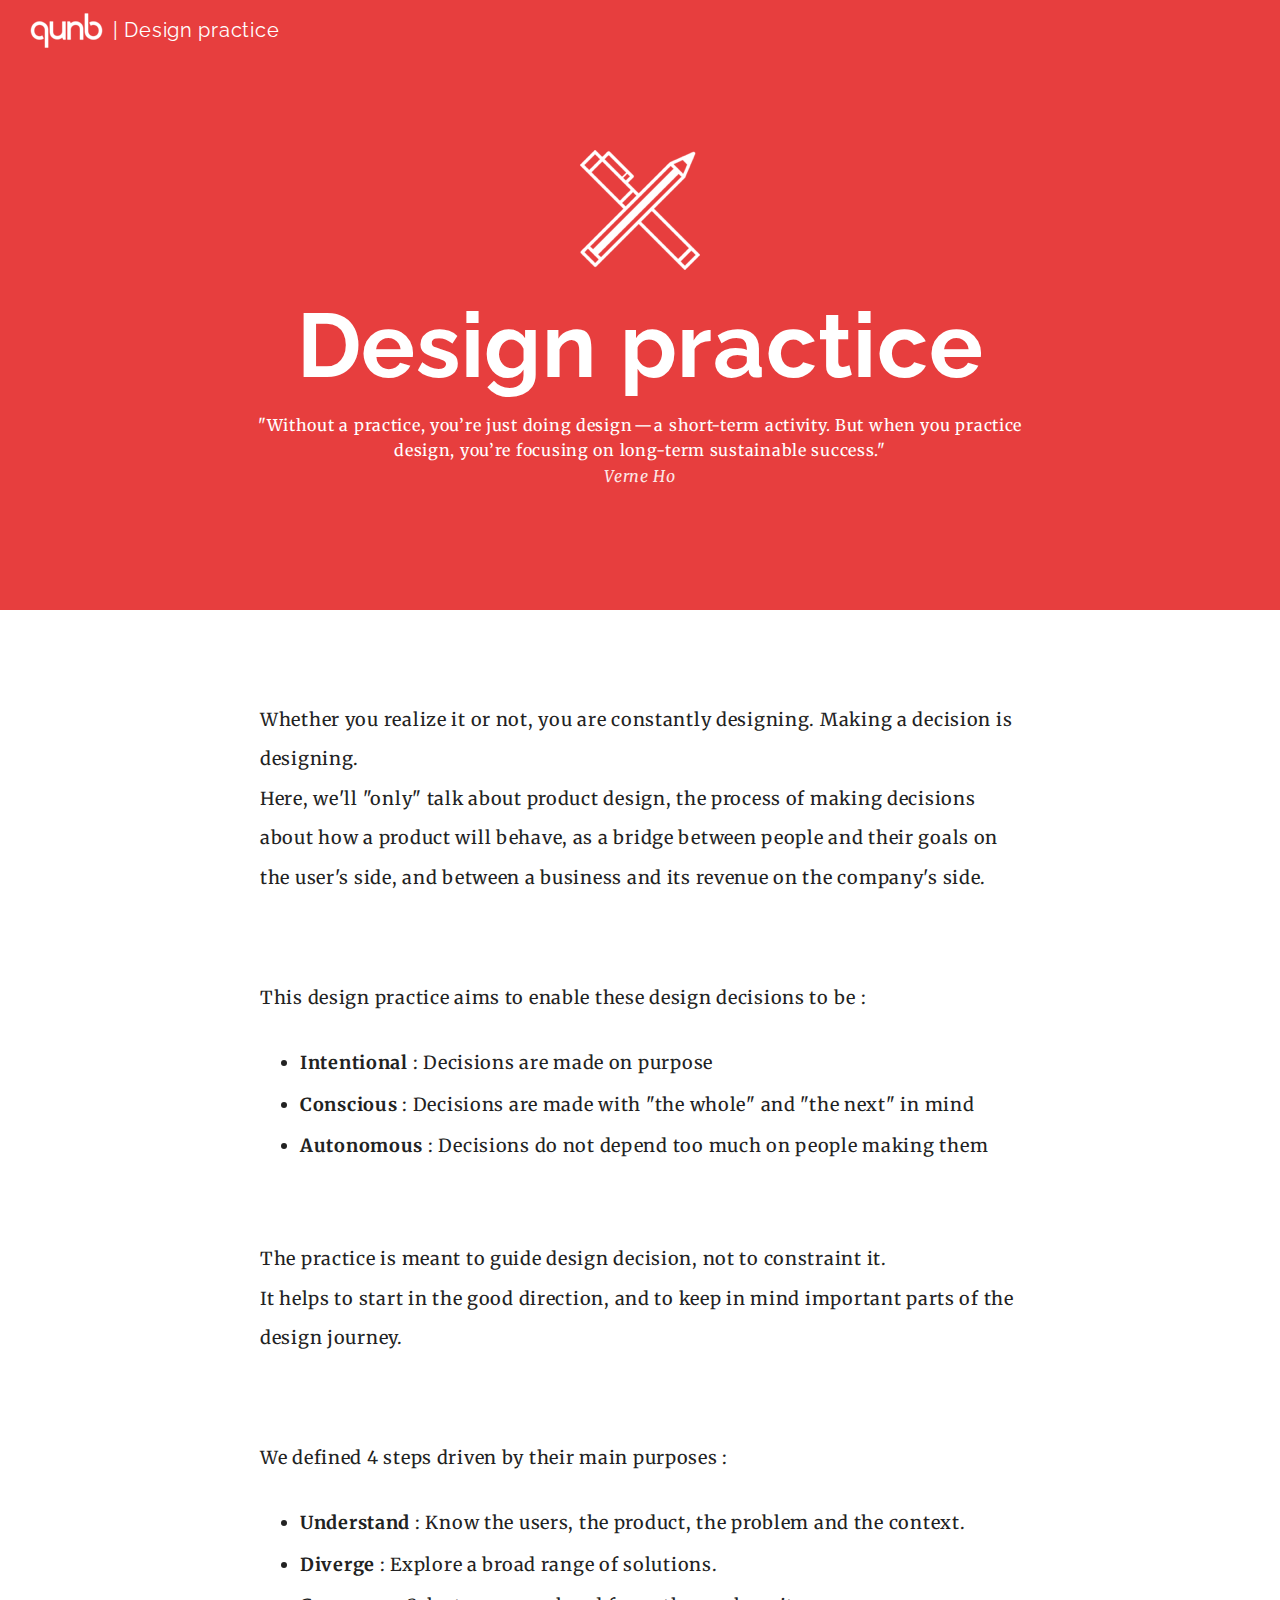
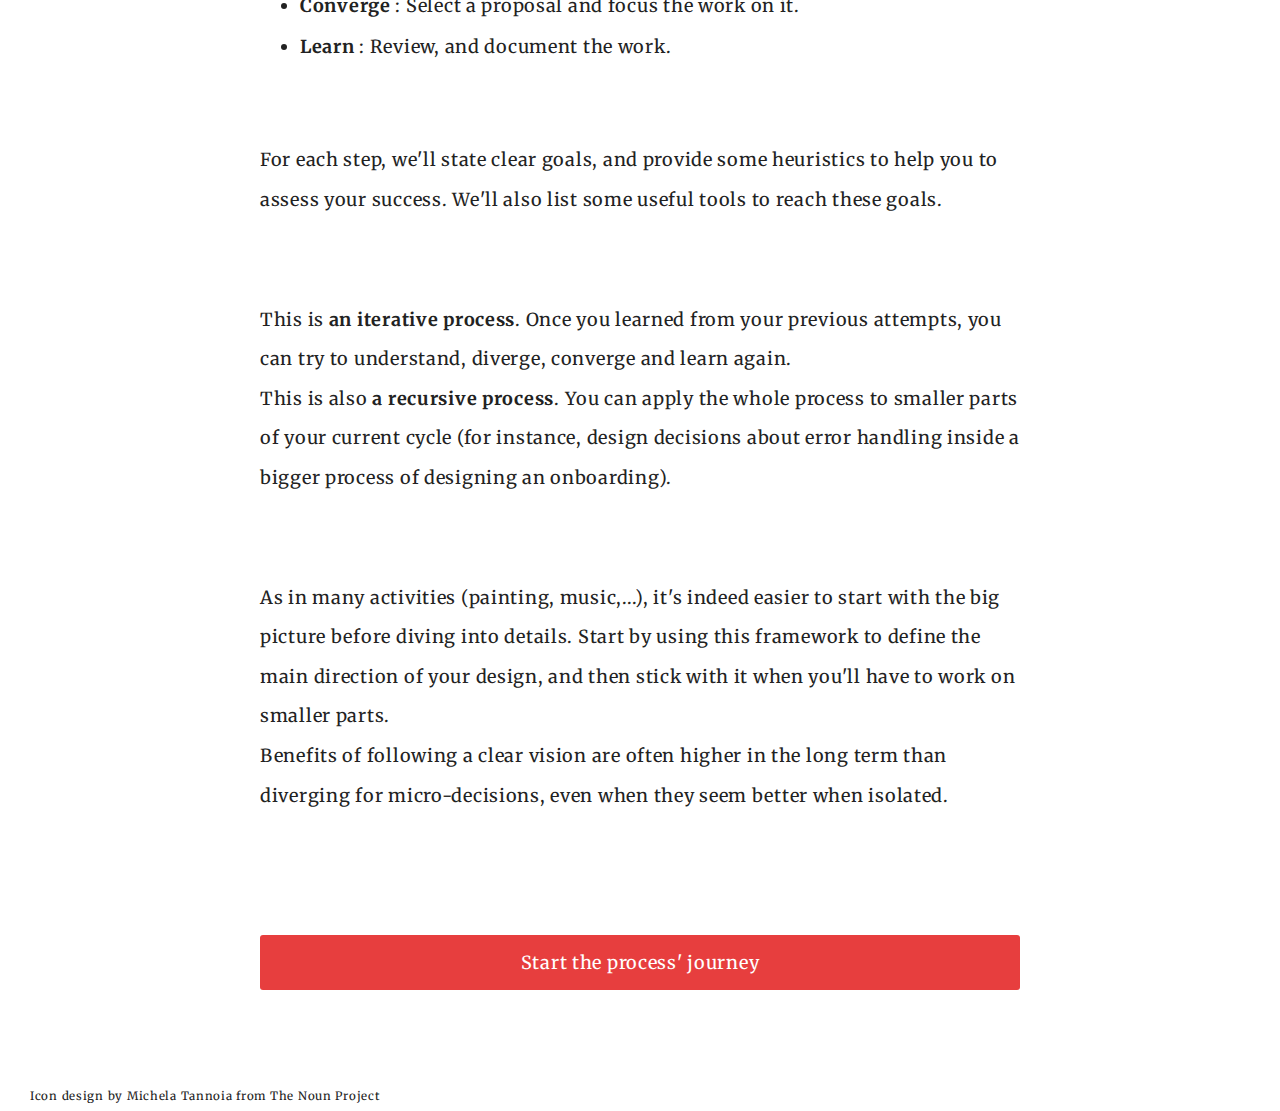
==== index.html @ e72dd753 "First commit" ====
<!DOCTYPE html>
<meta charset="utf-8">
<title>qunb - Design practice</title>
<meta name="viewport" content="width=device-width">
<link href='http://fonts.googleapis.com/css?family=Merriweather:400,700|Raleway:500' rel='stylesheet' type='text/css'>
<link href='css/normalize.css' rel='stylesheet' type='text/css'>
<link href='css/generic.css' rel='stylesheet' type='text/css'>
<link href='css/styles.css' rel='stylesheet' type='text/css'>
<div class="home">
	<header id="mainHeader">
		<div>
			<h1><a href="index.html" title="Back to the root"><span>qunb</span> | Design practice</a></h1>
			<ul>
				<!-- <li><a href="process/index.html" title="The process framework">Process</a> | </li> -->
				<!-- <li><a href="tools/index.html" title="View all the tools">Toolbox</a></li> -->
			</ul>
		</div>
	</header>
	<article>
		<header>
			<div class="row">
				<div id="pageIco">
					<img src="img/ico-design.png" />
				</div>
				<h2>Design practice</h2>
				<p class="quote">"Without a practice, you’re just doing design — a short-term activity. But when you practice design, you’re focusing on long-term sustainable success."<br/><span>Verne Ho</span></p>
			</div>
		</header>
		<div class="row">
			<p>Whether you realize it or not, you are constantly designing. Making a decision is designing.<br/>
			Here, we'll "only" talk about product design, the process of making decisions about how a product will behave, as a bridge between people and their goals on the user's side, and between a business and its revenue on the company's side.</p>
			<p>This design practice aims to enable these design decisions to be :
				<ul>

					<li><strong>Intentional</strong> : Decisions are made on purpose</li>
					<li><strong>Conscious</strong> : Decisions are made with "the whole" and "the next" in mind</li>
					<li><strong>Autonomous</strong> : Decisions do not depend too much on people making them</li>
					<!-- <li><strong>Repeatable</strong> : Decisions are not the result of a lottery</li> -->

					<!-- <li><strong>Scalable</strong> : It enables to easily integrate new members</li> -->
					<!-- <li><strong>Repeatable</strong> : It ensures outcome isn’t a lottery</li>
					<li><strong>Autonomous</strong> : It doesn't depends too much on people using it</li>
					<li><strong>Intentional</strong> : It ensures decisions are made on purpose</li> -->
					<!-- <li><strong>Transparent</strong> : It is clear and accessible to anyone</li> -->
				</ul>
			</p>
			<p>The practice is meant to guide design decision, not to constraint it.<br/>
			It helps to start in the good direction, and to keep in mind important parts of the design journey.</p>
			<p>We defined 4 steps driven by their main purposes :
				<ul>
					<li><strong>Understand</strong> : Know the users, the product, the problem and the context.</li>
					<li><strong>Diverge</strong> : Explore a broad range of solutions.</li>
					<li><strong>Converge</strong> : Select a proposal and focus the work on it.</li>
					<li><strong>Learn</strong> : Review, and document the work.</li>
				</ul>
			</p>
			<p>For each step, we'll state clear goals, and provide some heuristics to help you to assess your success. We'll also list some useful tools to reach these goals.</p>
			<p>This is <strong>an iterative process</strong>. Once you learned from your previous attempts, you can try to understand, diverge, converge and learn again.<br>
			This is also <strong>a recursive process</strong>. You can apply the whole process to smaller parts of your current cycle (for instance, design decisions about error handling inside a bigger process of designing an onboarding).</p>
			<p>As in many activities (painting, music,...), it's indeed easier to start with the big picture before diving into details. Start by using this framework to define the main direction of your design, and then stick with it when you'll have to work on smaller parts.<br>
			Benefits of following a clear vision are often higher in the long term than diverging for micro-decisions, even when they seem better when isolated.</p>
			<!-- <p>Keep in mind that the goal of your design is not to find the perfect solution, because there is no such solution, the goal is to find the best compromise.</p> -->
			<nav>
				<a href="process/understand.html" title="Discover the process framework" class="btn">Start the process' journey</a>
			</nav>
			<!-- <span>&nbsp;or&nbsp;</span>
			<a href="tools/index.html" title="View all the tools">View all the tools</a> -->
		</div>
	</article>
	<footer id="mainFooter">
		<small>Icon design by Michela Tannoia from The Noun Project</small>
	</footer>
</div>
---- css/generic.css ----
*,
*:before,
*:after {
  -webkit-box-sizing: border-box;
  -moz-box-sizing: border-box;
  box-sizing: border-box;
}
body {
  font-family: 'Merriweather', serif;
  font-size: 18px;
  color: #222;
  line-height: 2;
  letter-spacing: 0.04em;
  text-rendering: optimizeLegibility;
}
h1,
h2,
h3,
h4,
h5 {
  font-family: 'Raleway', sans-serif;
}
br {
  clear: both;
}
---- css/styles.css ----
a {
	color: #E73E3E;
}
a:hover {
	text-decoration: none;
}
p {
	margin: 5rem 0 2rem;
	line-height: 2.2;
}
li {
	margin: .9rem 0;
	line-height: 1.5;
}
#mainHeader {
	height: 60px;
	line-height: 60px;
	background: #E73E3E;
	padding: 0 30px;
	font-family: 'Raleway', sans-serif;
}
#mainFooter {
	padding: 0 30px;
	height: 30px;
	line-height: 30px;
	font-size: .9rem;
}
h1 {
	margin: 0;
	padding: 0;
}
h1 a span {
	display: none;
}
h1 a {
	background: url("../img/qunbsmall-white.png") 0 50% no-repeat;
	display: block;
	height: 60px;
	width: 300px;
	padding-left: 83px;
	font-size: 20px;
	font-weight: normal;
	color: white;
	text-decoration: none;
	float: left;
}
#mainHeader ul {
	margin: 0;
	padding: 0;
	float: right;
}
#mainHeader li {
	margin: 0;
	padding: 0;
	list-style-type: none;
	display: inline;
	color: white;
}
#mainHeader li a {
	font-size: 18px;
	font-weight: normal;
	color: white;
	text-decoration: none;
	border-bottom: 1px solid transparent;
}
#mainHeader li a.current {
	border-bottom: 1px dotted white;
}
#mainHeader li a:hover {
	border-bottom: 1px solid white;
}
article {
	padding-bottom: 90px;
}
article header {
	/*height: 600px;*/
	height: auto;
	padding-bottom: 120px;
	background: #333;
	margin-bottom: 90px;
	background: #E73E3E;
	color: white;
}
article header h2 {
	margin: 0;
	padding: 0;
	font-size: 90px;
	line-height: 1.4;
}
article header .row {
	padding-top: 90px;
	text-align: center;
	max-width: 900px;
}
article header .quote {
	line-height: 1.6;
	font-size: 16px;
	margin: .3rem 0 0 0;
}
article header .quote span {
	color: #eee;
	color: rgba(255,255,255,.9);
	font-style: italic;
}
.row {
	width: 60%;
  max-width: 760px;
  margin: 0 auto;
}
.btn {
	display: inline-block;
	height: 55px;
	line-height: 55px;
	padding: 0 4rem;
	text-decoration: none;
	color: white;
	background: #E73E3E;
	border-radius: 3px;
	transition: background 300ms;
	width: 100%;
	text-align: center;
}
.btn:hover {
	background: #F05757;
}
#pageIco {
	margin: 0 auto;
	text-align: center;
}
.linkList {
	color: #E73E3E;
}
.linkList a {
	text-decoration: none;
}
.linkList a:hover {
	text-decoration: underline;
}
.linkList.done,
.process .linkList.done {
	color: #222;
}
.linkList.done a {
	color: #222;
	text-decoration: none;
}
.linkList.done a:hover {
	text-decoration: underline;
}
/*.linkList.done .current {
	border-bottom: 1px dotted #222;
}
.linkList.done .current:hover {
	border-bottom: none;
}*/
h3 {
	margin: 90px 0 0 0;
	text-align: center;
	font-size: 30px;
}
h3 ~ p {
	margin-top: 15px;
}

.process article header {
	background: #1678C0;
	padding-bottom: 0;
}
.process #mainHeader {
	background: #1678C0;
}
.process .btn {
	background: #1678C0;
}
.process .btn:hover {
	background: #2486CF;
}
.process a {
	color: #1678C0;
}
.process .btn {
	color: white;
}
.process h1 a {
	color: white;
}
.process .linkList {
	color: #1678C0;
}

.tools article header {
	background: #eadc17;
}
.tools #mainHeader {
	background: #eadc17;
}
.tools .btn {
	background: #eadc17;
}
.tools .btn:hover {
	background: #f8f070;
}
.tools a {
	color: #eadc17;
}
.tools .btn {
	color: white;
}
.tools h1 a {
	color: white;
}
.tools .linkList {
	color: #eadc17;
}
#toolsList {
	list-style: none;
}
#toolsList .btn {
	width: 32.3%;
	margin: .5%;
	float: left;
	text-align: center;
	background: #eee;
	color: #999;
	font-size: .9rem;
	padding: 0 1rem;
}
#toolsList .btn:hover {
	background: #ddd;
}

.toolPage article header {
	height: auto;
	padding-bottom: 90px;
}

nav {
	margin-top: 120px;
	text-align: center;
}

.goalContainer {
	font-size: 26px;
	padding: 45px 0;
	background: rgba(0,0,0,.15);
	margin-top: 120px;
	font-family: 'Raleway', sans-serif;
}
.goalContainer .row,
.goalContainer .row p {
	margin-top: 0;
	padding-top: 0;
	padding-bottom: 0;
	margin-bottom: 0;
}
.goalContainer .row strong {
	opacity: .6;
}

@media all and (max-width: 599px) {
	.row {
		width: 90%;
	}
	.btn {
		height: 35px;
		line-height: 35px;
		padding: 0 1.2rem;
	}
	.linkList,
	nav .btn {
		font-size: 12px;
	}
	body {
		font-size: 14px;
		line-height: 2;
	}
	#mainHeader {
		height: 20px;
		line-height: 20px;
		padding: 10px 10px 0;
	}
	h1 a {
		background: url("../img/qunbxsmall-white.png") 0 50% no-repeat;
		height: 20px;
		width: 210px;
		font-size: 14px;
		padding-left: 47px;
	}
	article header {
		height: auto;
		padding-bottom: 60px;
		margin-bottom: 60px;
	}
  article header h2 {
		font-size: 45px;
	}
	#mainHeader li a,
	#mainHeader li {
		font-size: 14px;
	}
	article header .quote {
		line-height: 1.6;
		font-size: 16px;
		margin: 0;
	}
	#mainFooter {
		font-size: .6rem;
	}
	.goalContainer {
		font-size: 20px;
		padding: 30px 0;
		margin-top: 90px;
	}
	.goalContainer p {
		line-height: 1.2;
	}
}
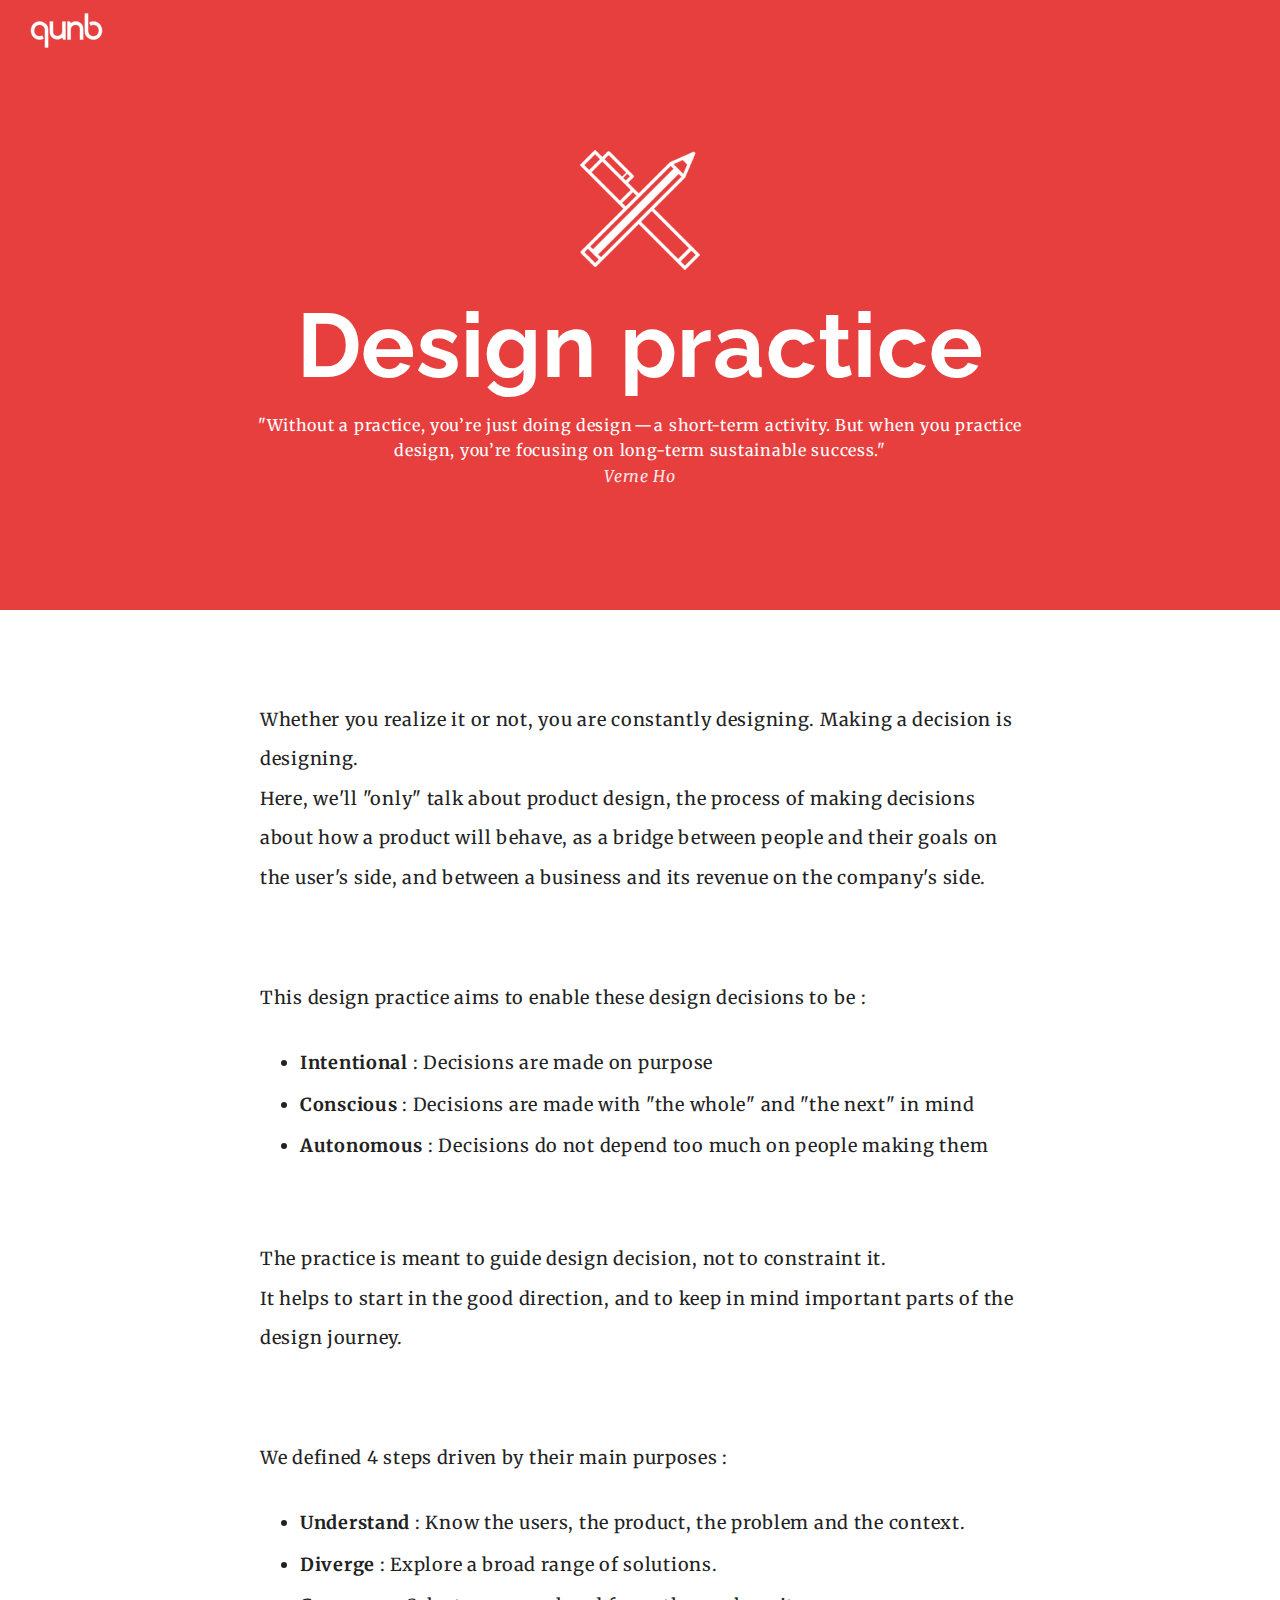
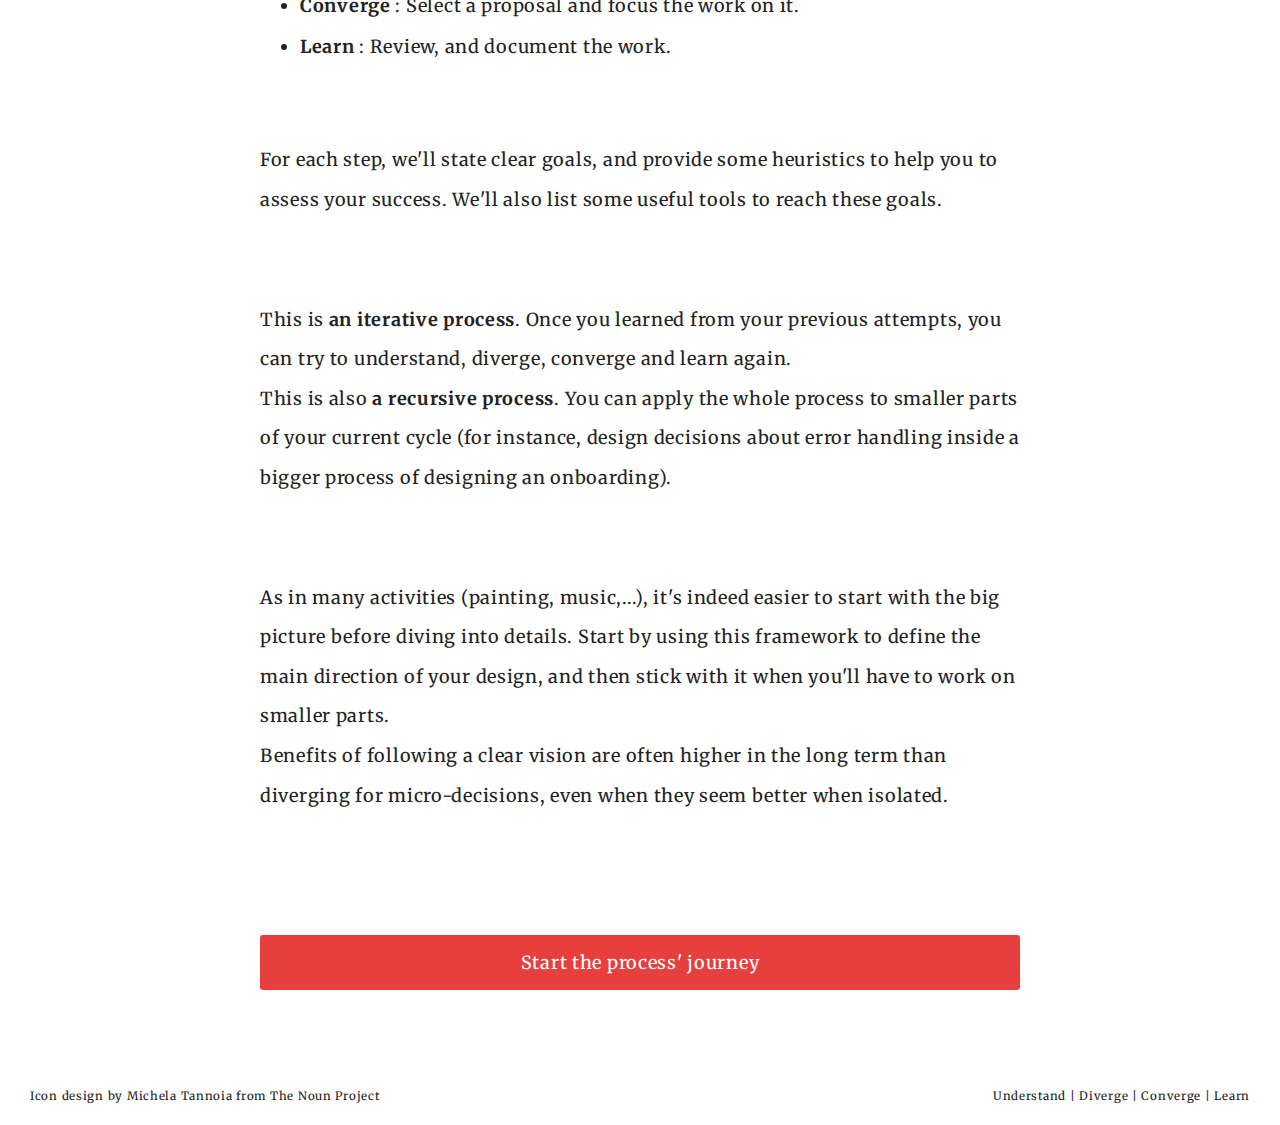
==== commit 153bd937: "Copy & new footer" ====
--- a/index.html
+++ b/index.html
@@ -9,7 +9,7 @@
 <div class="home">
 	<header id="mainHeader">
 		<div>
-			<h1><a href="index.html" title="Back to the root"><span>qunb</span> | Design practice</a></h1>
+			<h1><a href="index.html" title="Back to the root"><span>qunb</span></a></h1>
 			<ul>
 				<!-- <li><a href="process/index.html" title="The process framework">Process</a> | </li> -->
 				<!-- <li><a href="tools/index.html" title="View all the tools">Toolbox</a></li> -->
@@ -68,6 +68,14 @@
 		</div>
 	</article>
 	<footer id="mainFooter">
-		<small>Icon design by Michela Tannoia from The Noun Project</small>
+		<div><small>Icon design by Michela Tannoia from The Noun Project</small></div>
+		<nav>
+			<span class="linkList done">
+				<a href="understand.html" title="Understand">Understand</a> | 
+				<a href="diverge.html" title="Diverge">Diverge</a> | 
+				<a href="converge.html" title="Converge">Converge</a> | 
+				<a href="learn.html" title="Converge" class="current">Learn</a>
+			</span>
+		</nav>
 	</footer>
 </div>--- a/css/styles.css
+++ b/css/styles.css
@@ -24,6 +24,7 @@
 	height: 30px;
 	line-height: 30px;
 	font-size: .9rem;
+	margin-bottom: 15px;
 }
 h1 {
 	margin: 0;
@@ -257,6 +258,22 @@
 	opacity: .6;
 }
 
+
+#mainFooter div {
+	float: left;
+}
+#mainFooter small,
+#mainFooter span,
+#mainFooter a {
+	line-height: 1;
+}
+#mainFooter nav {
+	font-size: 80%;
+	float: right;
+	margin: 0;
+	padding-top: 1px;
+}
+
 @media all and (max-width: 599px) {
 	.row {
 		width: 90%;
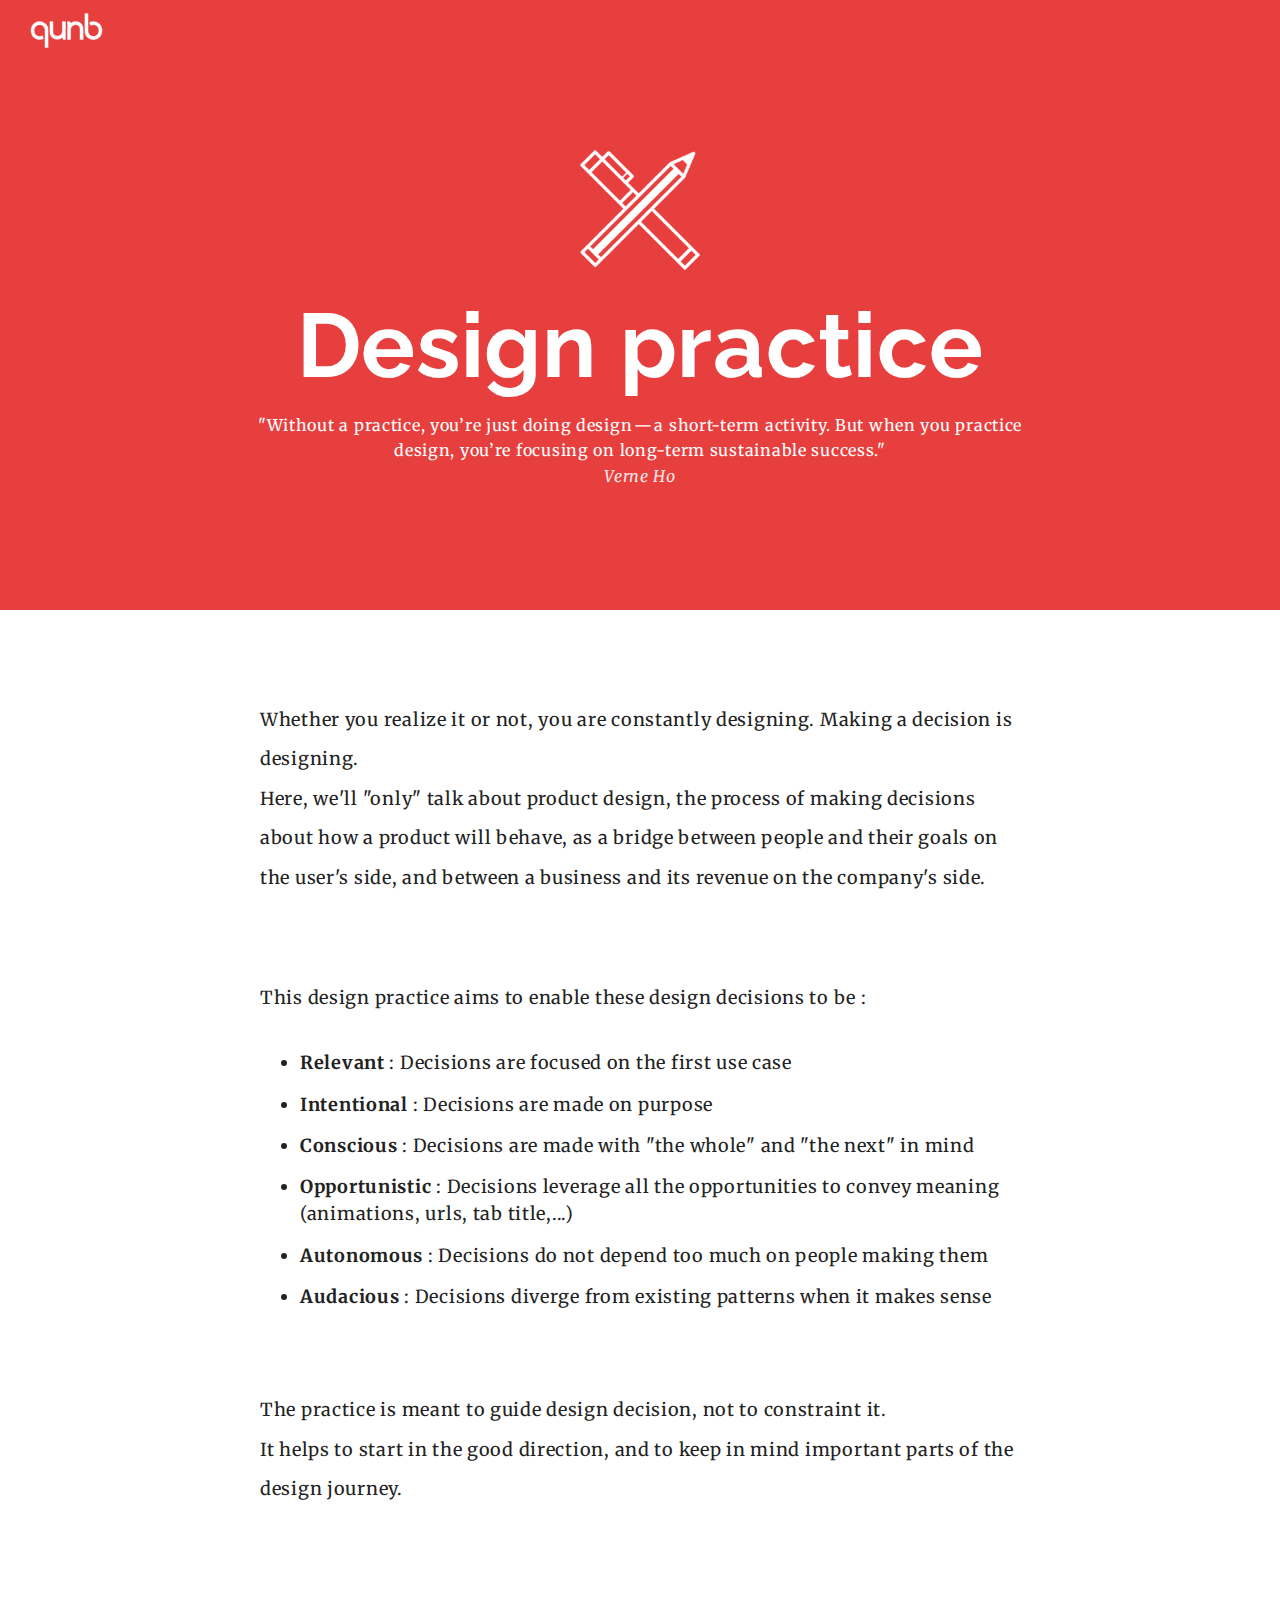
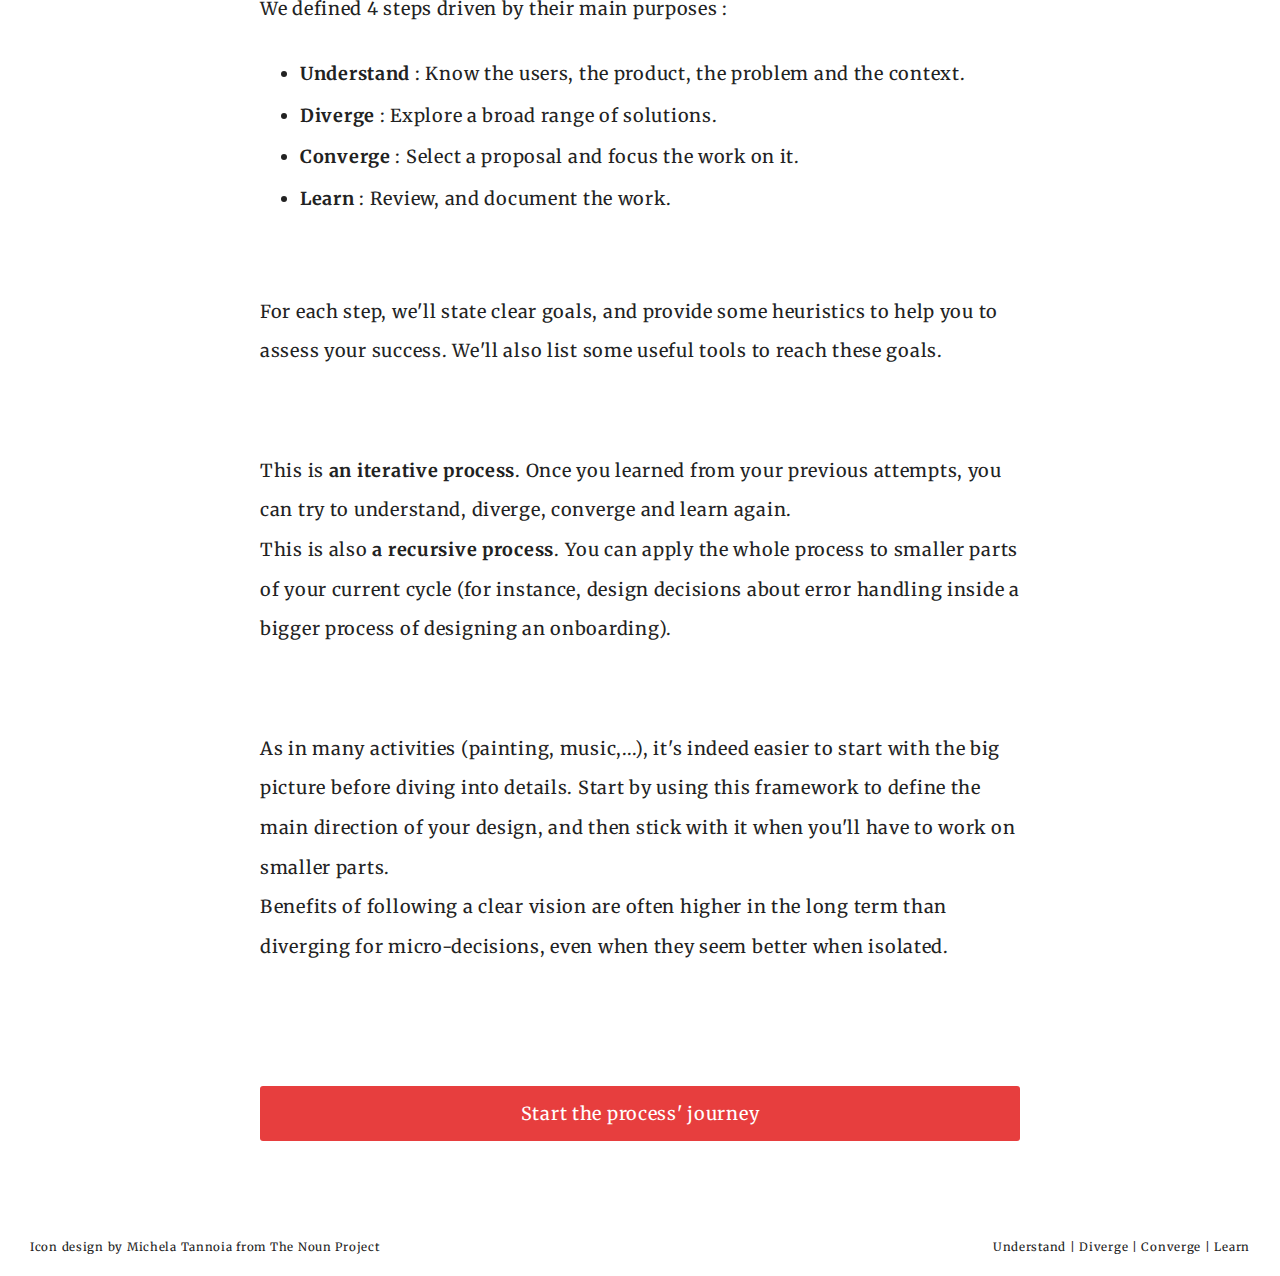
==== commit f508aa58: "Adding design principles" ====
--- a/index.html
+++ b/index.html
@@ -32,9 +32,18 @@
 			<p>This design practice aims to enable these design decisions to be :
 				<ul>
 
+					<li><strong>Relevant</strong> : Decisions are focused on the first use case</li>
 					<li><strong>Intentional</strong> : Decisions are made on purpose</li>
 					<li><strong>Conscious</strong> : Decisions are made with "the whole" and "the next" in mind</li>
+					<li><strong>Opportunistic</strong> : Decisions leverage all the opportunities to convey meaning (animations, urls, tab title,...)</li>
 					<li><strong>Autonomous</strong> : Decisions do not depend too much on people making them</li>
+					<li><strong>Audacious</strong> : Decisions diverge from existing patterns when it makes sense</li>
+
+					<!-- <li><strong>Opportunistic / Broad / Curious / Open / Creative</strong> : Decisions leverage all the opportunities to convey meaning (animations, urls, tab title,...)</li> -->
+					<!-- <li><strong>Audacious</strong> : Decisions leverage existing patterns as much as possible, but diverge when it makes sense</li> -->
+					<!-- <li><strong>Audacious</strong> : Decisions leverage existing patterns when it's worth it, and diverge from these patterns when they need to be specific</li> -->
+
+
 					<!-- <li><strong>Repeatable</strong> : Decisions are not the result of a lottery</li> -->
 
 					<!-- <li><strong>Scalable</strong> : It enables to easily integrate new members</li> -->
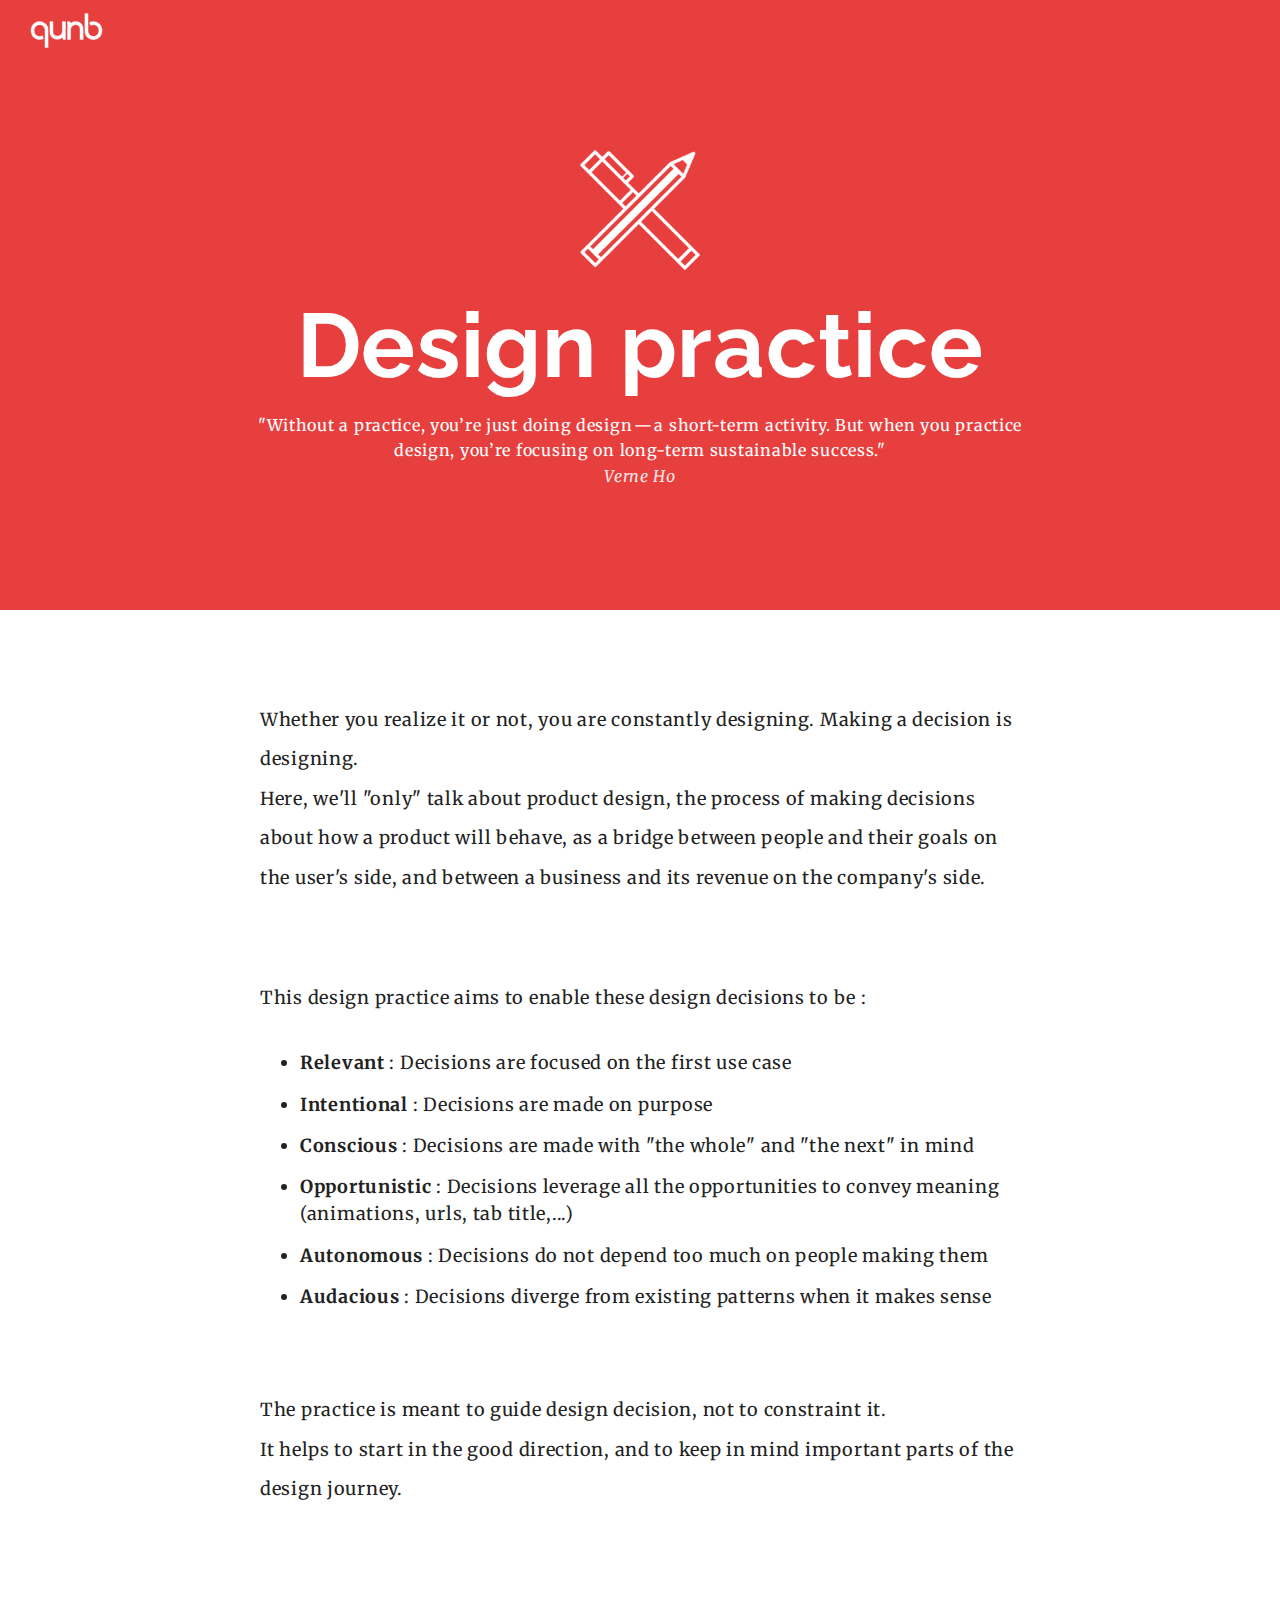
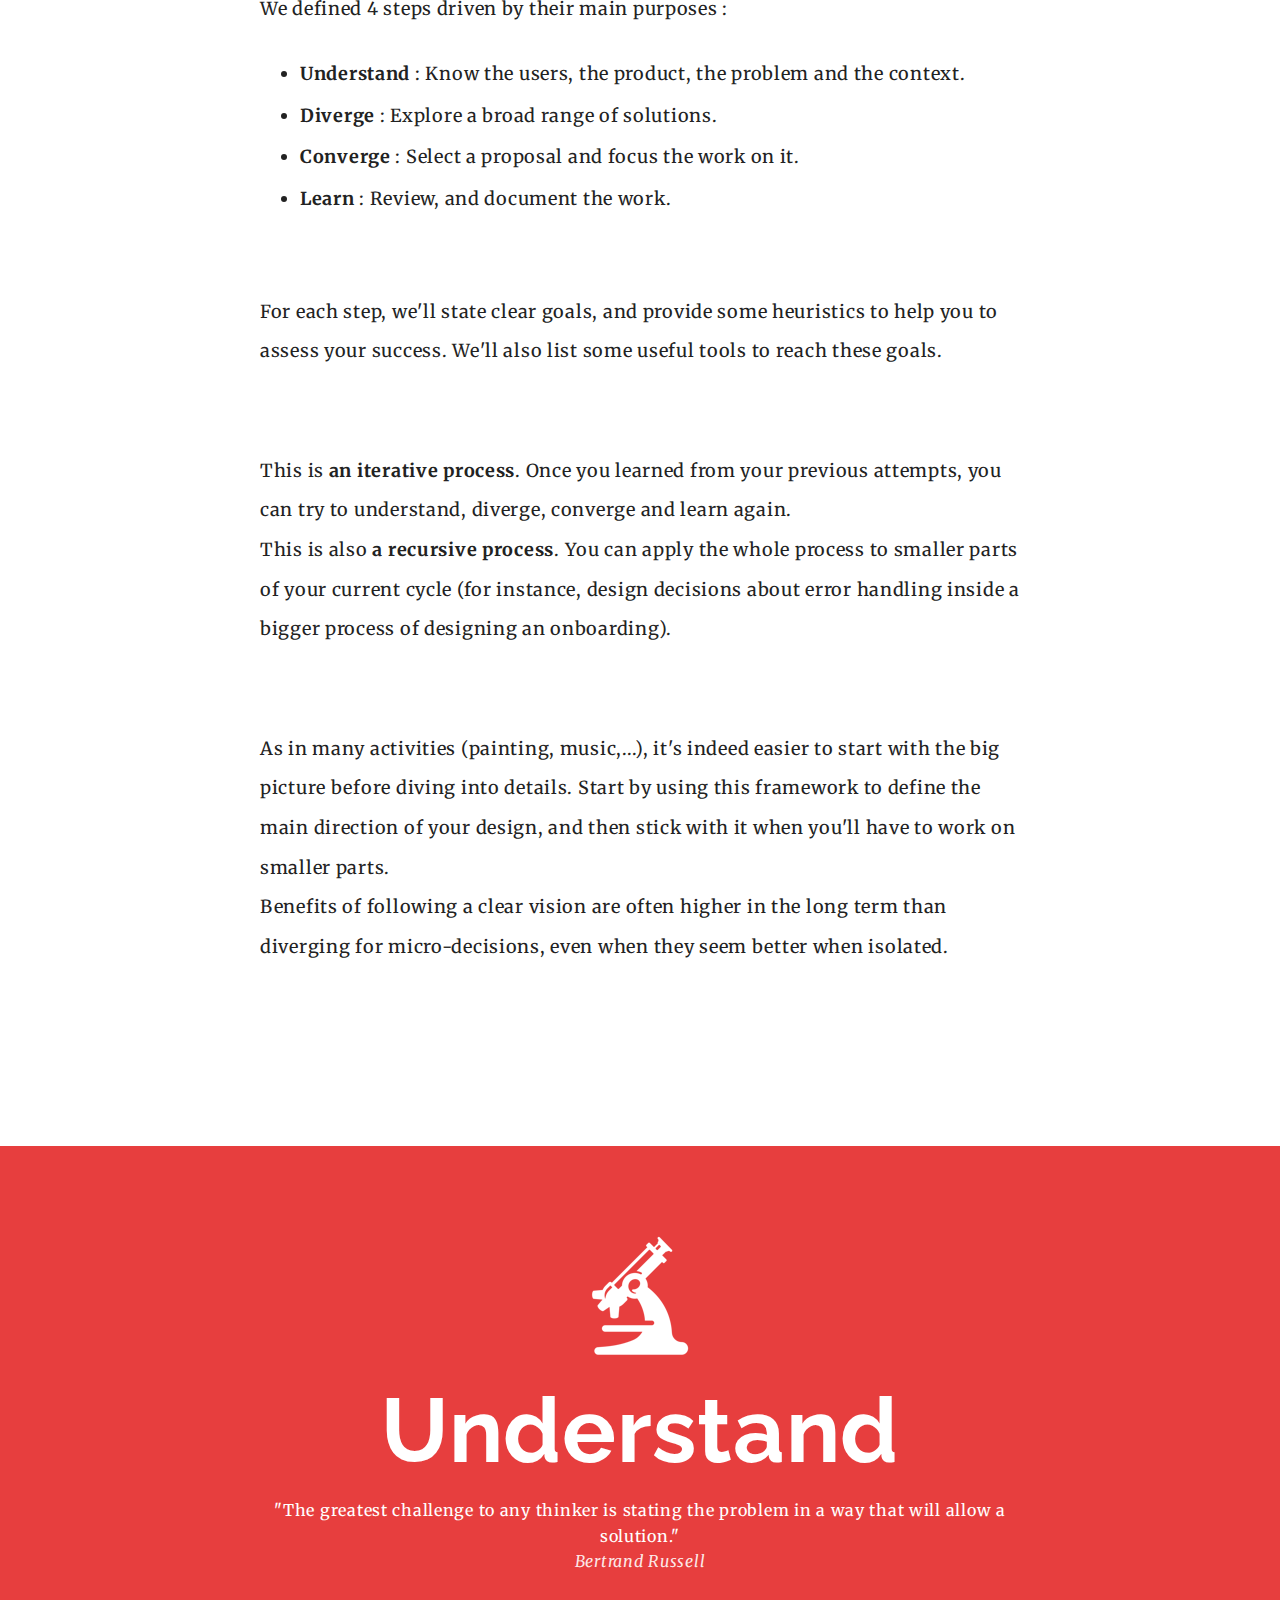
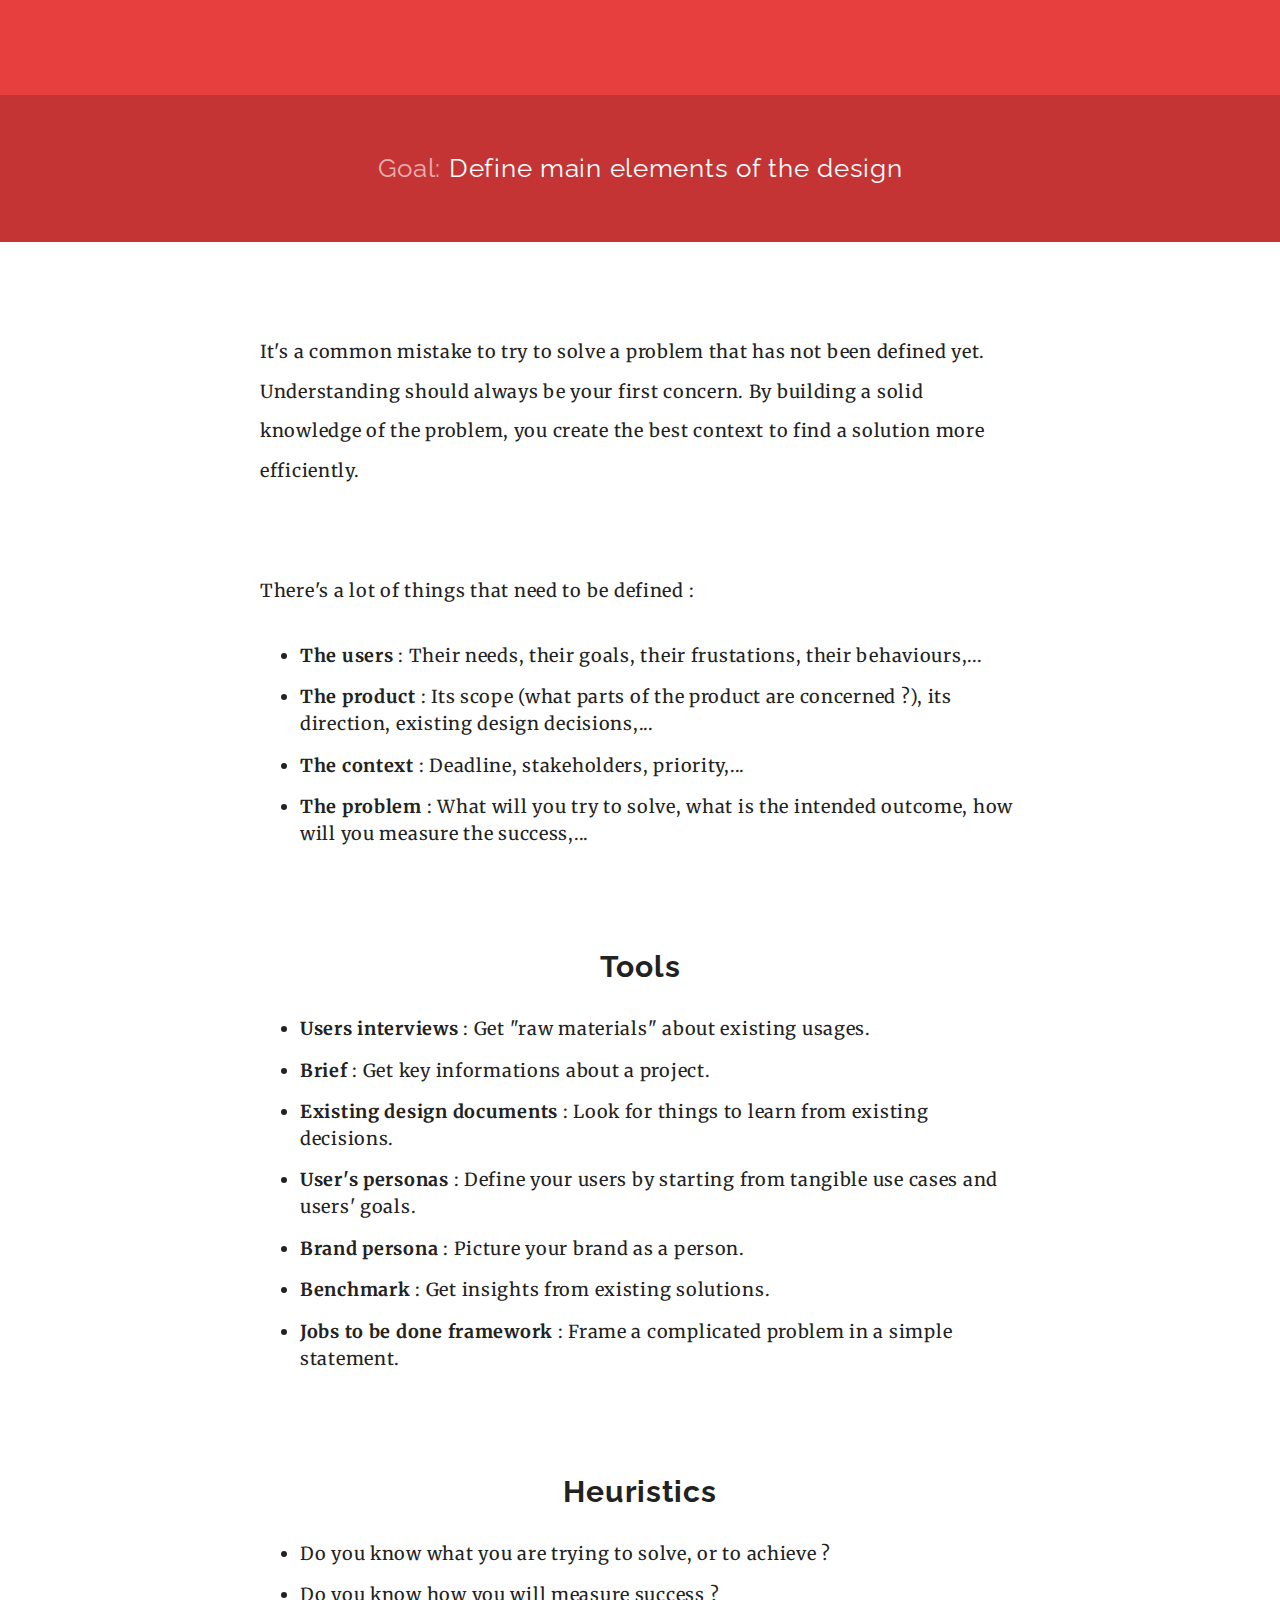
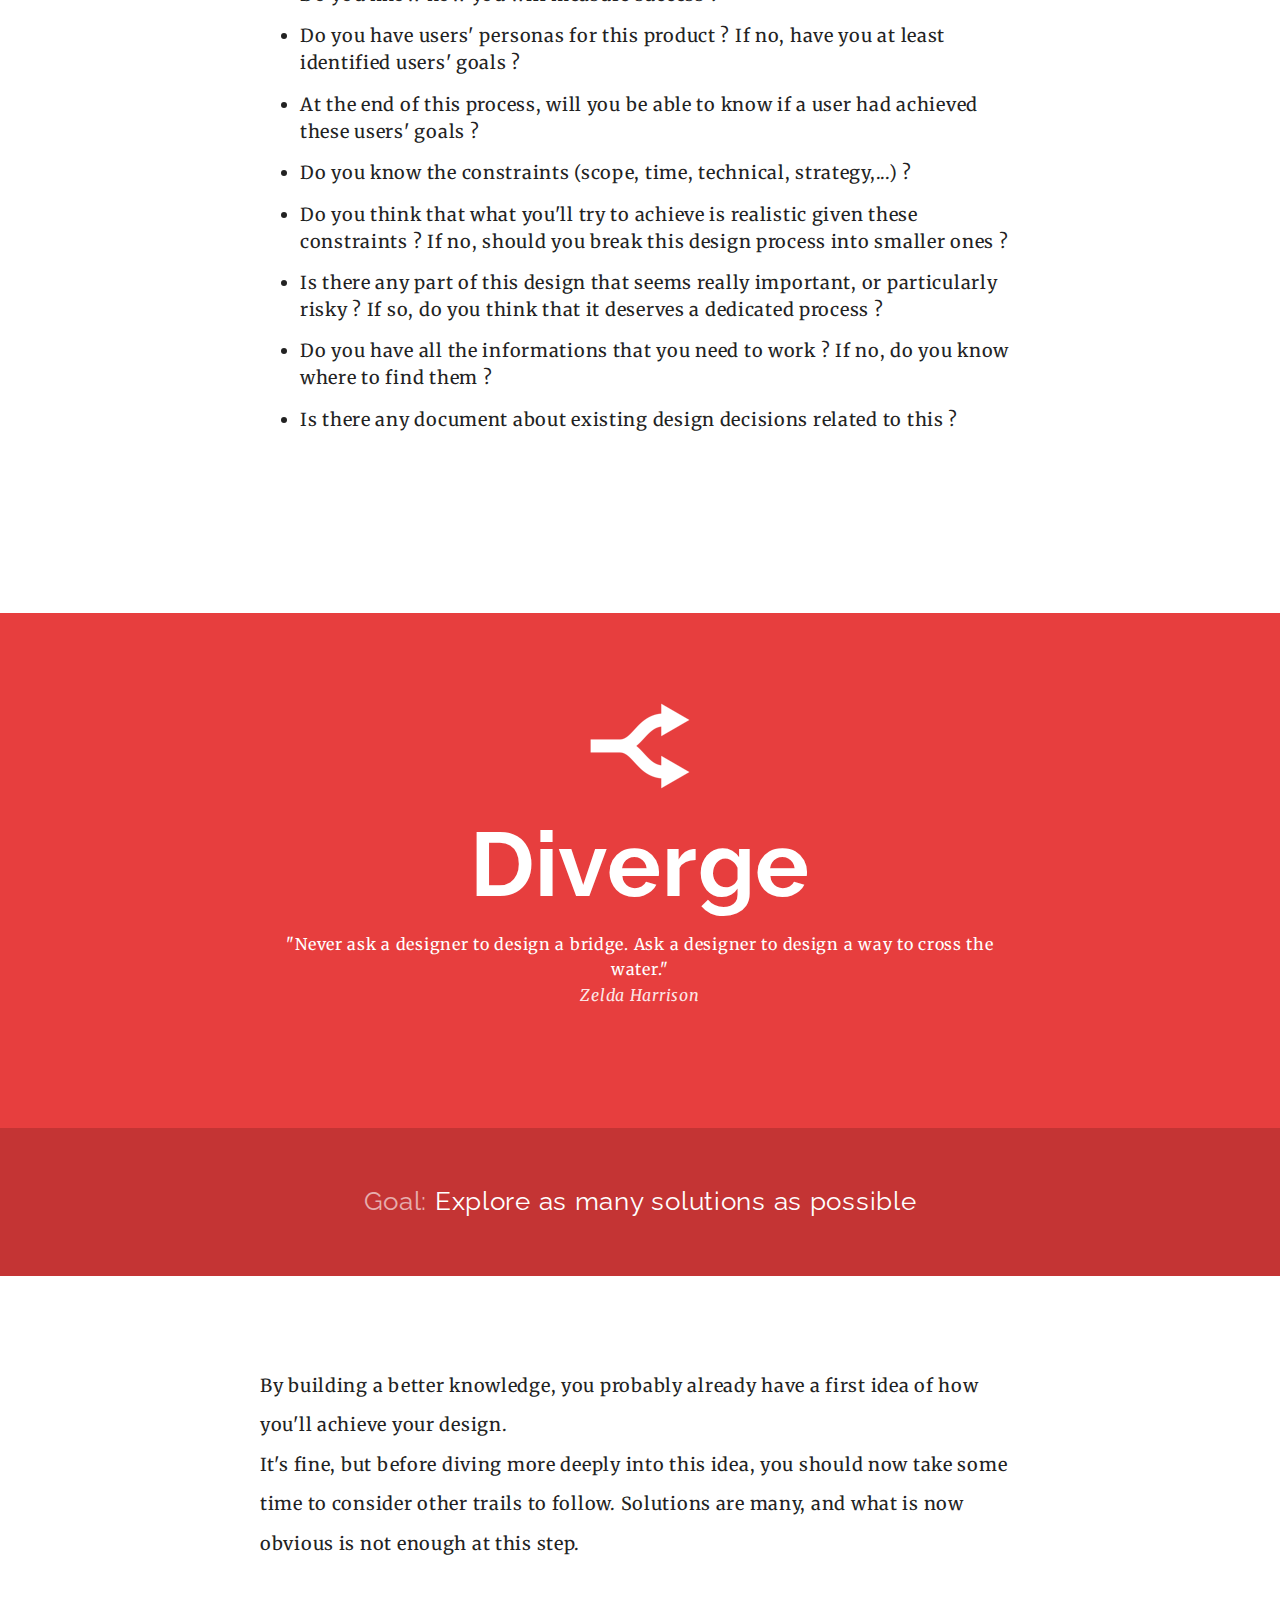
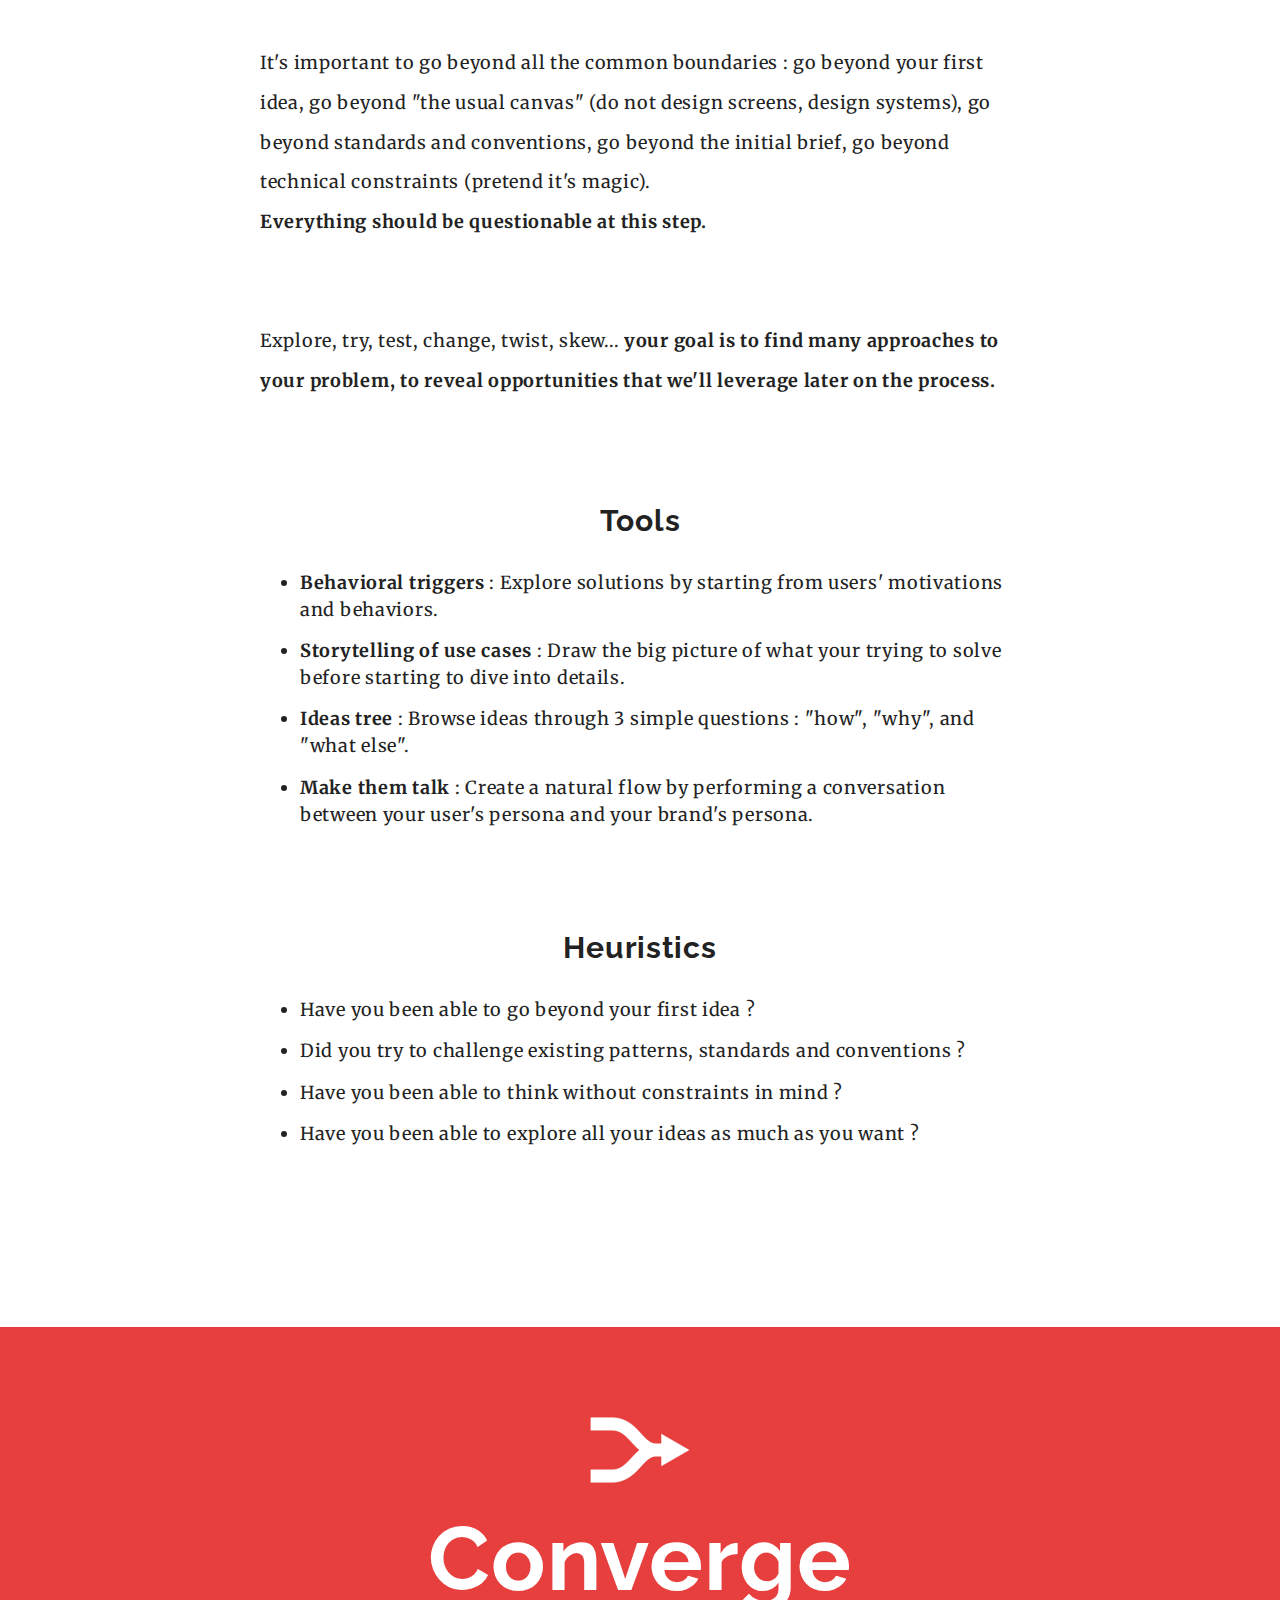
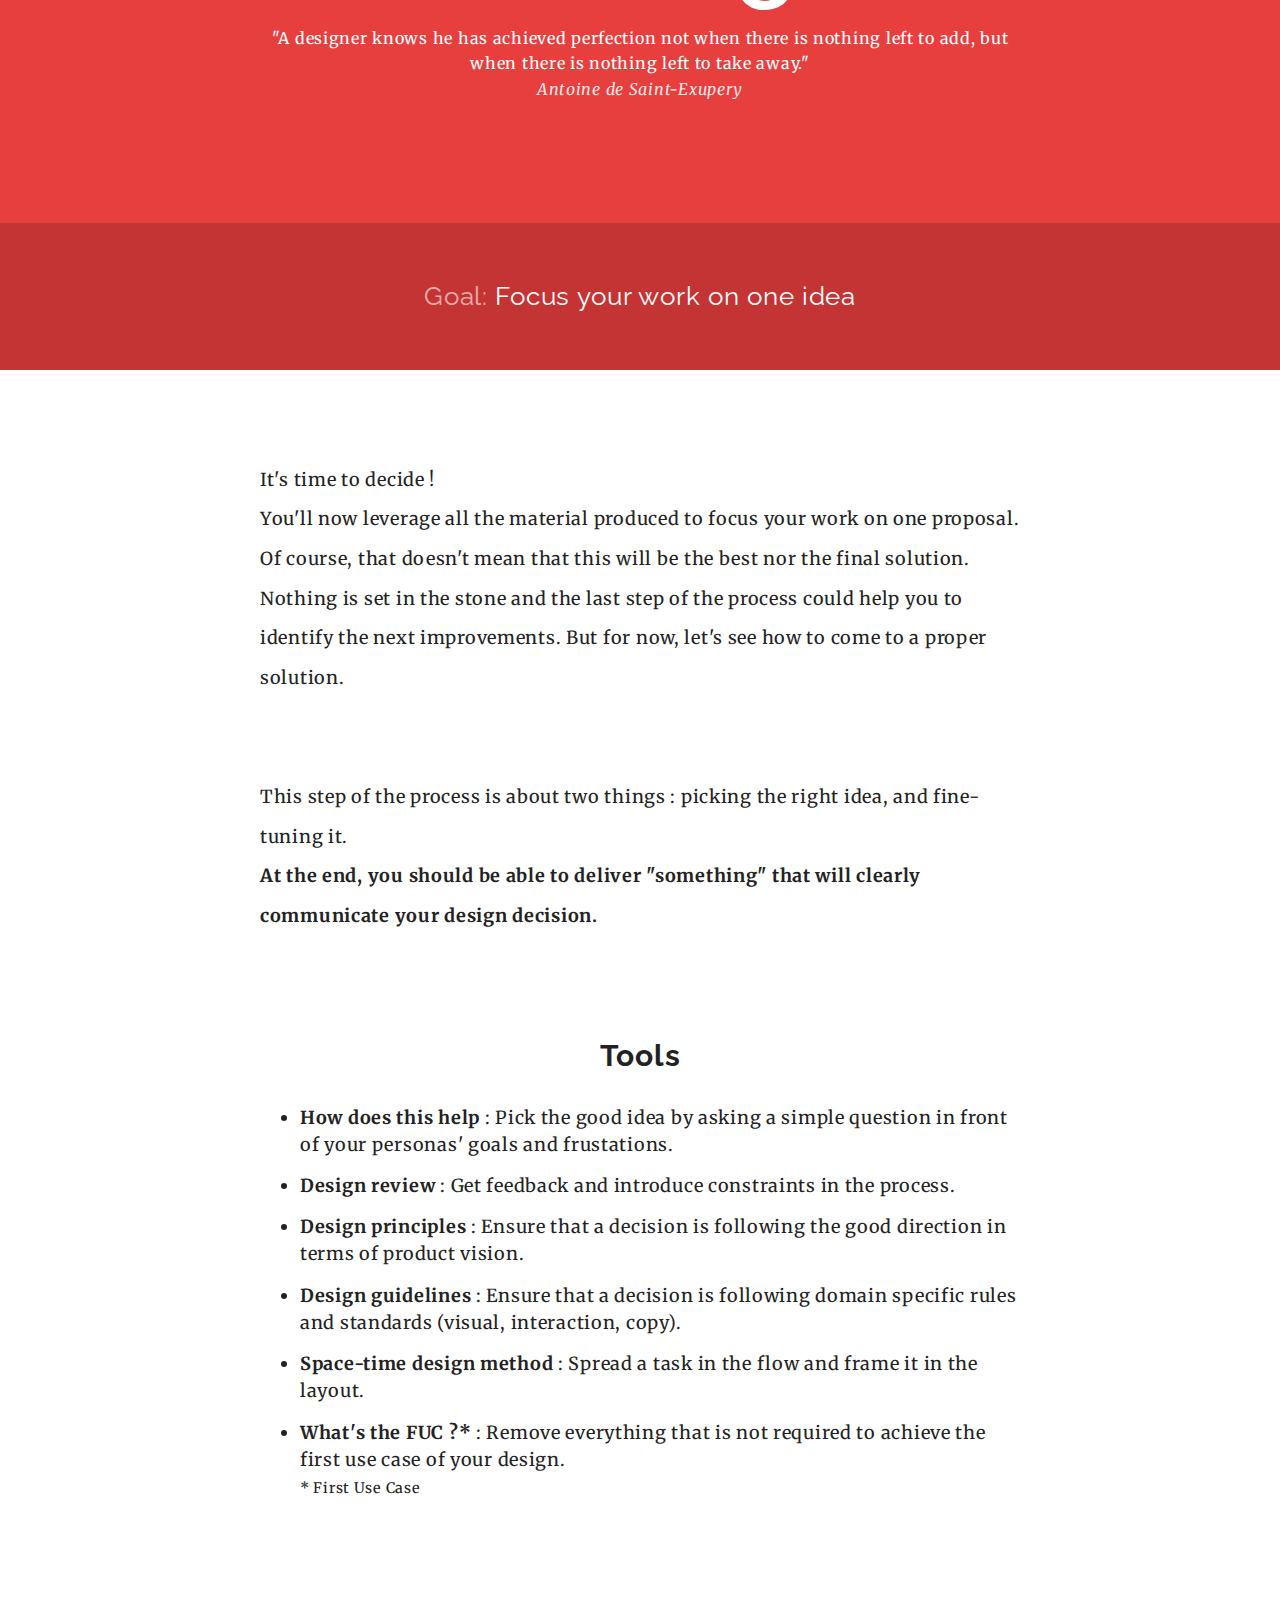
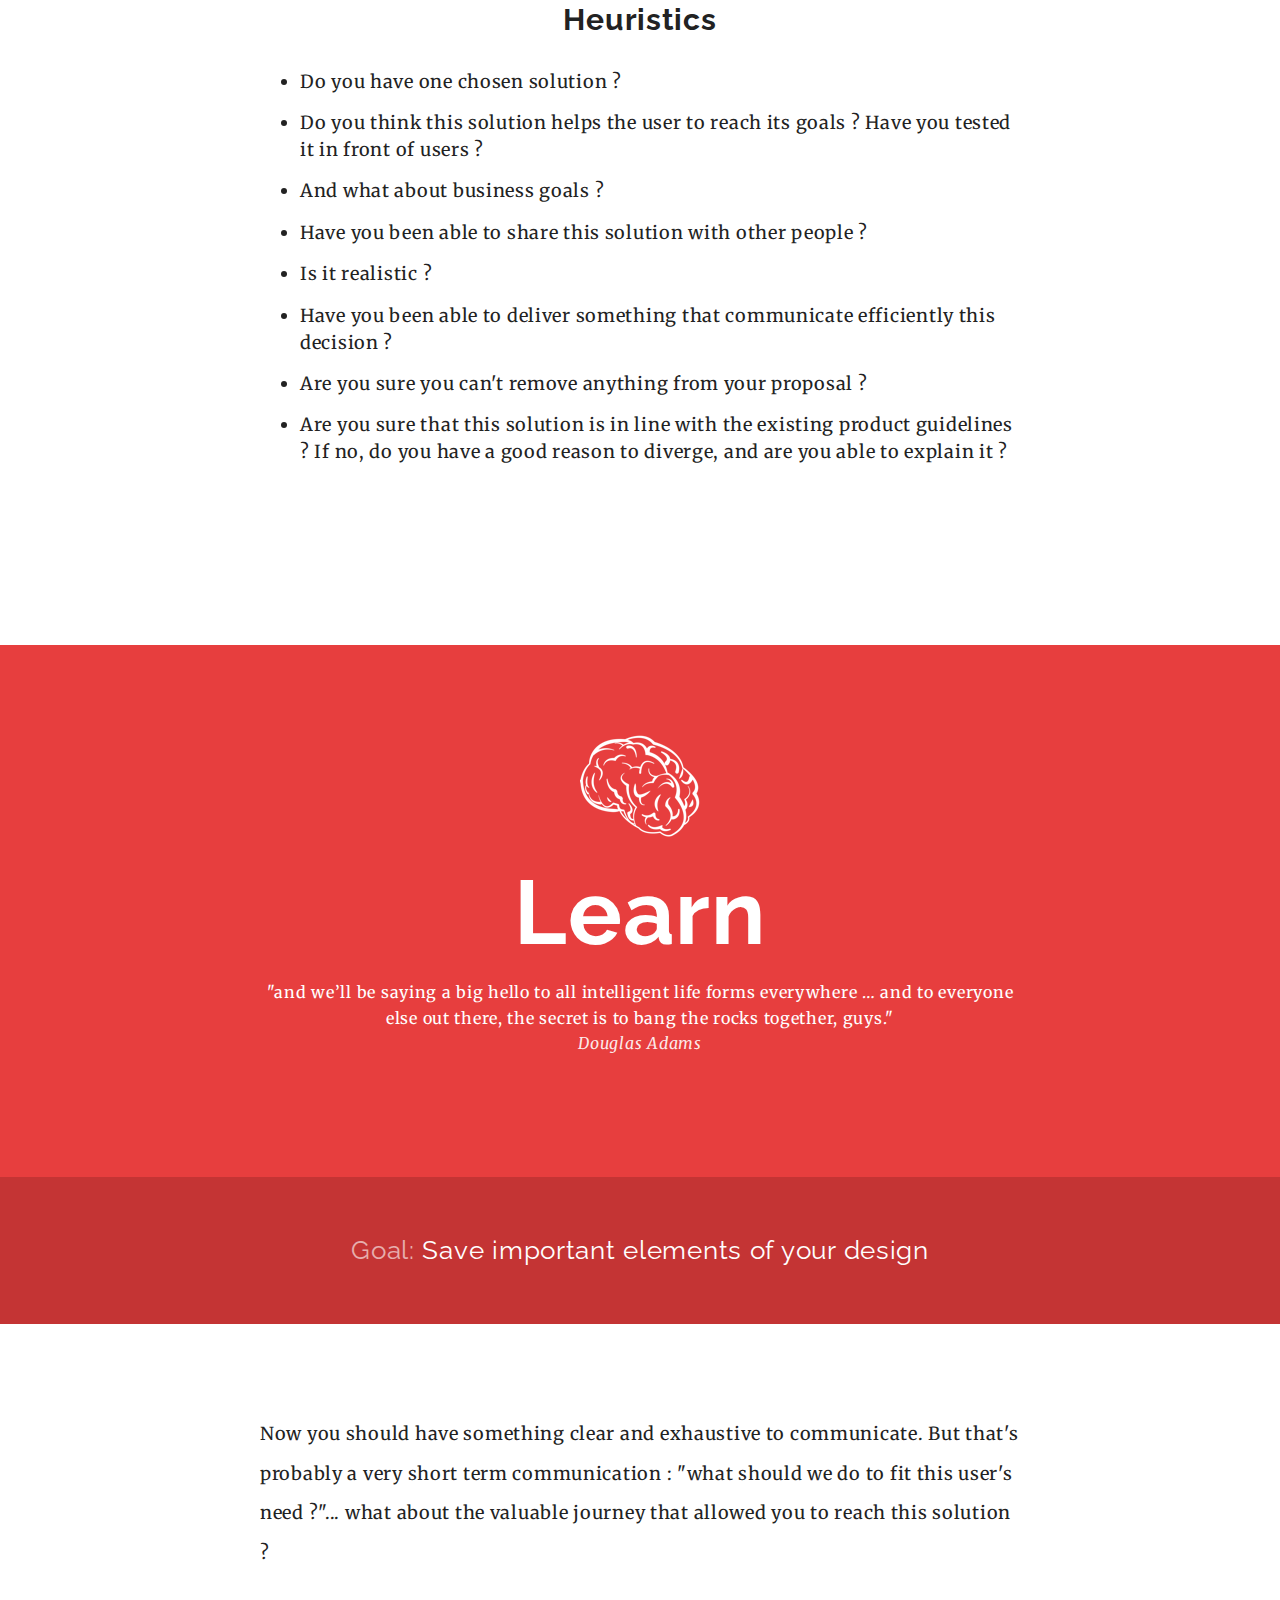
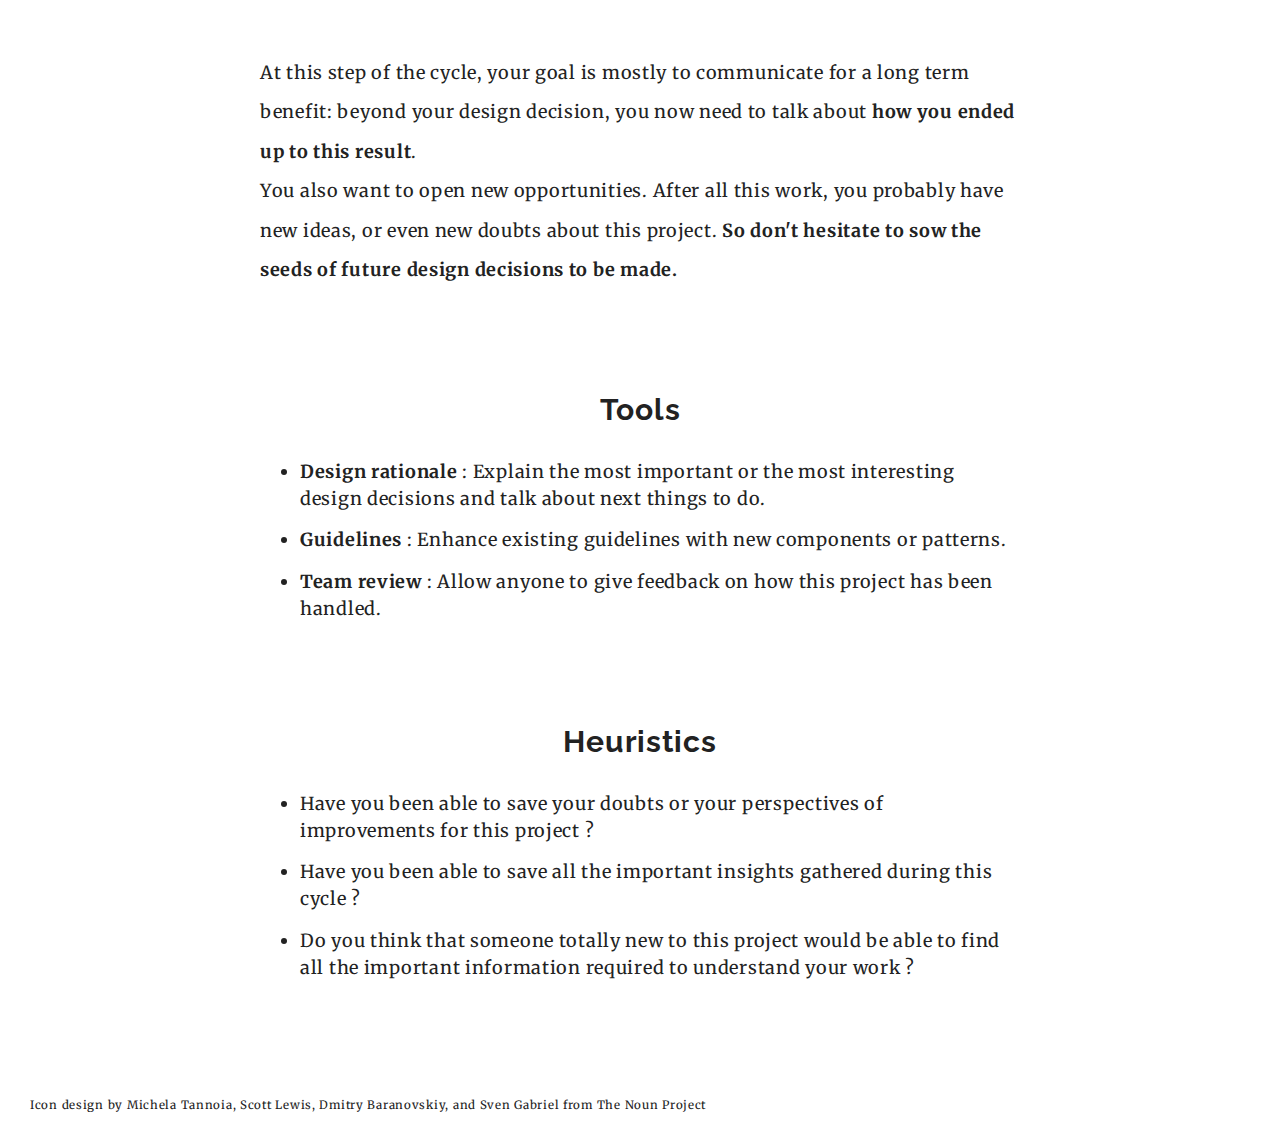
==== commit 171eaf6b: "Switching to one page v1" ====
--- a/index.html
+++ b/index.html
@@ -11,13 +11,11 @@
 		<div>
 			<h1><a href="index.html" title="Back to the root"><span>qunb</span></a></h1>
 			<ul>
-				<!-- <li><a href="process/index.html" title="The process framework">Process</a> | </li> -->
-				<!-- <li><a href="tools/index.html" title="View all the tools">Toolbox</a></li> -->
 			</ul>
 		</div>
 	</header>
 	<article>
-		<header>
+		<header id="heroHeader">
 			<div class="row">
 				<div id="pageIco">
 					<img src="img/ico-design.png" />
@@ -28,33 +26,19 @@
 		</header>
 		<div class="row">
 			<p>Whether you realize it or not, you are constantly designing. Making a decision is designing.<br/>
-			Here, we'll "only" talk about product design, the process of making decisions about how a product will behave, as a bridge between people and their goals on the user's side, and between a business and its revenue on the company's side.</p>
+				Here, we'll "only" talk about product design, the process of making decisions about how a product will behave, as a bridge between people and their goals on the user's side, and between a business and its revenue on the company's side.</p>
 			<p>This design practice aims to enable these design decisions to be :
 				<ul>
-
 					<li><strong>Relevant</strong> : Decisions are focused on the first use case</li>
 					<li><strong>Intentional</strong> : Decisions are made on purpose</li>
 					<li><strong>Conscious</strong> : Decisions are made with "the whole" and "the next" in mind</li>
 					<li><strong>Opportunistic</strong> : Decisions leverage all the opportunities to convey meaning (animations, urls, tab title,...)</li>
 					<li><strong>Autonomous</strong> : Decisions do not depend too much on people making them</li>
 					<li><strong>Audacious</strong> : Decisions diverge from existing patterns when it makes sense</li>
-
-					<!-- <li><strong>Opportunistic / Broad / Curious / Open / Creative</strong> : Decisions leverage all the opportunities to convey meaning (animations, urls, tab title,...)</li> -->
-					<!-- <li><strong>Audacious</strong> : Decisions leverage existing patterns as much as possible, but diverge when it makes sense</li> -->
-					<!-- <li><strong>Audacious</strong> : Decisions leverage existing patterns when it's worth it, and diverge from these patterns when they need to be specific</li> -->
-
-
-					<!-- <li><strong>Repeatable</strong> : Decisions are not the result of a lottery</li> -->
-
-					<!-- <li><strong>Scalable</strong> : It enables to easily integrate new members</li> -->
-					<!-- <li><strong>Repeatable</strong> : It ensures outcome isn’t a lottery</li>
-					<li><strong>Autonomous</strong> : It doesn't depends too much on people using it</li>
-					<li><strong>Intentional</strong> : It ensures decisions are made on purpose</li> -->
-					<!-- <li><strong>Transparent</strong> : It is clear and accessible to anyone</li> -->
 				</ul>
 			</p>
 			<p>The practice is meant to guide design decision, not to constraint it.<br/>
-			It helps to start in the good direction, and to keep in mind important parts of the design journey.</p>
+				It helps to start in the good direction, and to keep in mind important parts of the design journey.</p>
 			<p>We defined 4 steps driven by their main purposes :
 				<ul>
 					<li><strong>Understand</strong> : Know the users, the product, the problem and the context.</li>
@@ -65,26 +49,170 @@
 			</p>
 			<p>For each step, we'll state clear goals, and provide some heuristics to help you to assess your success. We'll also list some useful tools to reach these goals.</p>
 			<p>This is <strong>an iterative process</strong>. Once you learned from your previous attempts, you can try to understand, diverge, converge and learn again.<br>
-			This is also <strong>a recursive process</strong>. You can apply the whole process to smaller parts of your current cycle (for instance, design decisions about error handling inside a bigger process of designing an onboarding).</p>
+				This is also <strong>a recursive process</strong>. You can apply the whole process to smaller parts of your current cycle (for instance, design decisions about error handling inside a bigger process of designing an onboarding).</p>
 			<p>As in many activities (painting, music,...), it's indeed easier to start with the big picture before diving into details. Start by using this framework to define the main direction of your design, and then stick with it when you'll have to work on smaller parts.<br>
-			Benefits of following a clear vision are often higher in the long term than diverging for micro-decisions, even when they seem better when isolated.</p>
-			<!-- <p>Keep in mind that the goal of your design is not to find the perfect solution, because there is no such solution, the goal is to find the best compromise.</p> -->
-			<nav>
-				<a href="process/understand.html" title="Discover the process framework" class="btn">Start the process' journey</a>
-			</nav>
-			<!-- <span>&nbsp;or&nbsp;</span>
-			<a href="tools/index.html" title="View all the tools">View all the tools</a> -->
+				Benefits of following a clear vision are often higher in the long term than diverging for micro-decisions, even when they seem better when isolated.</p>
+		</div>
+
+		<header>
+			<div class="row">
+				<div id="pageIco">
+					<img src="img/ico-understand.png" />
+				</div>
+				<h2>Understand</h2>
+				<p class="quote">"The greatest challenge to any thinker is stating the problem in a way that will allow a solution."<br/><span>Bertrand Russell</span></p>
+			</div>
+			<div class="goalContainer">
+				<div class="row">
+					<p><span>Goal:</span> Define main elements of the design</p>
+				</div>
+			</div>
+		</header>
+		<div class="row">
+			<p>It's a common mistake to try to solve a problem that has not been defined yet.<br/>Understanding should always be your first concern. By building a solid knowledge of the problem, you create the best context to find a solution more efficiently.</p>
+			<p>There's a lot of things that need to be defined :
+				<ul>
+					<li><strong>The users</strong> : Their needs, their goals, their frustations, their behaviours,...</li>
+					<li><strong>The product</strong> : Its scope (what parts of the product are concerned ?), its direction, existing design decisions,...</li>
+					<li><strong>The context</strong> : Deadline, stakeholders, priority,...</li>
+					<li><strong>The problem</strong> : What will you try to solve, what is the intended outcome, how will you measure the success,...</li>
+				</ul>
+			</p>
+			<h3>Tools</h3>
+			<ul>
+				<li><strong>Users interviews</strong> : Get "raw materials" about existing usages.</li>
+				<li><strong>Brief</strong> : Get key informations about a project.</li>
+				<li><strong>Existing design documents</strong> : Look for things to learn from existing decisions.</li>
+				<li><strong>User's personas</strong> : Define your users by starting from tangible use cases and users' goals.</li>
+				<li><strong>Brand persona</strong> : Picture your brand as a person.</li>
+				<li><strong>Benchmark</strong> : Get insights from existing solutions.</li>
+				<li><strong>Jobs to be done framework</strong> :  Frame a complicated problem in a simple statement.</li>
+			</ul>
+			<h3>Heuristics</h3>
+			<ul>
+				<li>Do you know what you are trying to solve, or to achieve ?</li>
+				<li>Do you know how you will measure success ?</li>
+				<li>Do you have users' personas for this product ? If no, have you at least identified users' goals ?</li>
+				<li>At the end of this process, will you be able to know if a user had achieved these users' goals ?</li>
+				<li>Do you know the constraints (scope, time, technical, strategy,...) ?</li>
+				<li>Do you think that what you'll try to achieve is realistic given these constraints ? If no, should you break this design process into smaller ones ?</li>
+				<li>Is there any part of this design that seems really important, or particularly risky ? If so, do you think that it deserves a dedicated process ?</li>
+				<li>Do you have all the informations that you need to work ? If no, do you know where to find them ?</li>
+				<li>Is there any document about existing design decisions related to this ?</li>
+			</ul>
+		</div>
+
+		<header>
+			<div class="row">
+				<div id="pageIco">
+					<img src="img/ico-diverge.png" />
+				</div>
+				<h2>Diverge</h2>
+				<p class="quote">"Never ask a designer to design a bridge. Ask a designer to design a way to cross the water."<br/><span>Zelda Harrison</span></p>
+			</div>
+			<div class="goalContainer">
+				<div class="row">
+					<p><span>Goal:</span> Explore as many solutions as possible</p>
+				</div>
+			</div>
+		</header>
+		<div class="row">
+			<p>By building a better knowledge, you probably already have a first idea of how you'll achieve your design.<br/>
+				It's fine, but before diving more deeply into this idea, you should now take some time to consider other trails to follow. Solutions are many, and what is now obvious is not enough at this step.</p>
+			<p>It's important to go beyond all the common boundaries : go beyond your first idea, go beyond "the usual canvas" (do not design screens, design systems), go beyond standards and conventions, go beyond the initial brief, go beyond technical constraints (pretend it's magic).<br/><strong>Everything should be questionable at this step.</strong></p>
+			<p>Explore, try, test, change, twist, skew... <strong>your goal is to find many approaches to your problem, to reveal opportunities that we'll leverage later on the process.</strong></p>
+			<h3>Tools</h3>
+			<ul>
+				<li><strong>Behavioral triggers</strong> : Explore solutions by starting from users' motivations and behaviors.</li>
+				<li><strong>Storytelling of use cases</strong> : Draw the big picture of what your trying to solve before starting to dive into details.</li>
+				<li><strong>Ideas tree</strong> : Browse ideas through 3 simple questions : "how", "why", and "what else".</li>
+				<li><strong>Make them talk</strong> : Create a natural flow by performing a conversation between your user's persona and your brand's persona.</li>
+			</ul>
+			<h3>Heuristics</h3>
+			<ul>
+				<li>Have you been able to go beyond your first idea ?</li>
+				<li>Did you try to challenge existing patterns, standards and conventions ?</li>
+				<li>Have you been able to think without constraints in mind ?</li>
+				<li>Have you been able to explore all your ideas as much as you want ?</li>
+			</ul>
+		</div>
+
+		<header>
+			<div class="row">
+				<div id="pageIco">
+					<img src="img/ico-converge.png" />
+				</div>
+				<h2>Converge</h2>
+				<p class="quote">"A designer knows he has achieved perfection not when there is nothing left to add, but when there is nothing left to take away."<br/><span>Antoine de Saint-Exupery</span></p>
+			</div>
+			<div class="goalContainer">
+				<div class="row">
+					<p><span>Goal:</span> Focus your work on one idea</p>
+				</div>
+			</div>
+		</header>
+		<div class="row">
+			<p>It's time to decide !<br/>
+				You'll now leverage all the material produced to focus your work on one proposal.
+				Of course, that doesn't mean that this will be the best nor the final solution. Nothing is set in the stone and the last step of the process could help you to identify the next improvements. But for now, let's see how to come to a proper solution.</p>
+			<p>This step of the process is about two things : picking the right idea, and fine-tuning it.<br/>
+				<strong>At the end, you should be able to deliver "something" that will clearly communicate your design decision.</strong></p>
+			<h3>Tools</h3>
+			<ul>
+				<li><strong>How does this help</strong> : Pick the good idea by asking a simple question in front of your personas' goals and frustations.</li>
+				<li><strong>Design review</strong> : Get feedback and introduce constraints in the process.</li>
+				<li><strong>Design principles</strong> : Ensure that a decision is following the good direction in terms of product vision.</li>
+				<li><strong>Design guidelines</strong> : Ensure that a decision is following domain specific rules and standards (visual, interaction, copy).</li>
+				<li><strong>Space-time design method</strong> : Spread a task in the flow and frame it in the layout.</li>
+				<li><strong>What's the FUC ?*</strong> : Remove everything that is not required to achieve the first use case of your design.<br/><small>* First Use Case</small></li>
+			</ul>
+			<h3>Heuristics</h3>
+			<ul>
+				<li>Do you have one chosen solution ?</li>
+				<li>Do you think this solution helps the user to reach its goals ? Have you tested it in front of users ?</li>
+				<li>And what about business goals ?</li>
+				<li>Have you been able to share this solution with other people ?</li>
+				<li>Is it realistic ?</li>
+				<li>Have you been able to deliver something that communicate efficiently this decision ?</li>
+				<li>Are you sure you can't remove anything from your proposal ?</li>
+				<li>Are you sure that this solution is in line with the existing product guidelines ? If no, do you have a good reason to diverge, and are you able to explain it ?</li>
+			</ul>
+		</div>
+
+		<header>
+			<div class="row">
+				<div id="pageIco">
+					<img src="img/ico-learn.png" />
+				</div>
+				<h2>Learn</h2>
+				<p class="quote">"and we’ll be saying a big hello to all intelligent life forms everywhere … and to everyone else out there, the secret is to bang the rocks together, guys."<br/><span>Douglas Adams</span></p>
+			</div>
+			<div class="goalContainer">
+				<div class="row">
+					<p><span>Goal:</span> Save important elements of your design</p>
+				</div>
+			</div>
+		</header>
+		<div class="row">
+			<p>Now you should have something clear and exhaustive to communicate. But that's probably a very short term communication : "what should we do to fit this user's need ?"... what about the valuable journey that allowed you to reach this solution ?</p>
+			<p>At this step of the cycle, your goal is mostly to communicate for a long term benefit: beyond your design decision, you now need to talk about <strong>how you ended up to this result</strong>.<br/>
+				You also want to open new opportunities. After all this work, you probably have new ideas, or even new doubts about this project. <strong>So don't hesitate to sow the seeds of future design decisions to be made.</strong>
+			</p>
+			<h3>Tools</h3>
+			<ul>
+				<li><strong>Design rationale</strong> : Explain the most important or the most interesting design decisions and talk about next things to do.</li>
+				<li><strong>Guidelines</strong> : Enhance existing guidelines with new components or patterns.</li>
+				<li><strong>Team review</strong> : Allow anyone to give feedback on how this project has been handled.</li>
+			</ul>
+			<h3>Heuristics</h3>
+			<ul>
+				<li>Have you been able to save your doubts or your perspectives of improvements for this project ?</li>
+				<li>Have you been able to save all the important insights gathered during this cycle ?</li>
+				<li>Do you think that someone totally new to this project would be able to find all the important information required to understand your work ?</li>
+			</ul>
 		</div>
 	</article>
 	<footer id="mainFooter">
-		<div><small>Icon design by Michela Tannoia from The Noun Project</small></div>
-		<nav>
-			<span class="linkList done">
-				<a href="understand.html" title="Understand">Understand</a> | 
-				<a href="diverge.html" title="Diverge">Diverge</a> | 
-				<a href="converge.html" title="Converge">Converge</a> | 
-				<a href="learn.html" title="Converge" class="current">Learn</a>
-			</span>
-		</nav>
+		<div><small>Icon design by Michela Tannoia, Scott Lewis, Dmitry Baranovskiy, and Sven Gabriel from The Noun Project</small></div>
 	</footer>
-</div>+</div>
--- a/css/styles.css
+++ b/css/styles.css
@@ -76,11 +76,16 @@
 article header {
 	/*height: 600px;*/
 	height: auto;
-	padding-bottom: 120px;
+	/*padding-bottom: 120px;*/
 	background: #333;
 	margin-bottom: 90px;
 	background: #E73E3E;
 	color: white;
+	margin-top: 180px;
+}
+#heroHeader {
+	padding-bottom: 120px;
+	margin-top: 0;
 }
 article header h2 {
 	margin: 0;
@@ -254,7 +259,7 @@
 	padding-bottom: 0;
 	margin-bottom: 0;
 }
-.goalContainer .row strong {
+.goalContainer .row span{
 	opacity: .6;
 }
 
@@ -331,4 +336,4 @@
 	.goalContainer p {
 		line-height: 1.2;
 	}
-}+}
